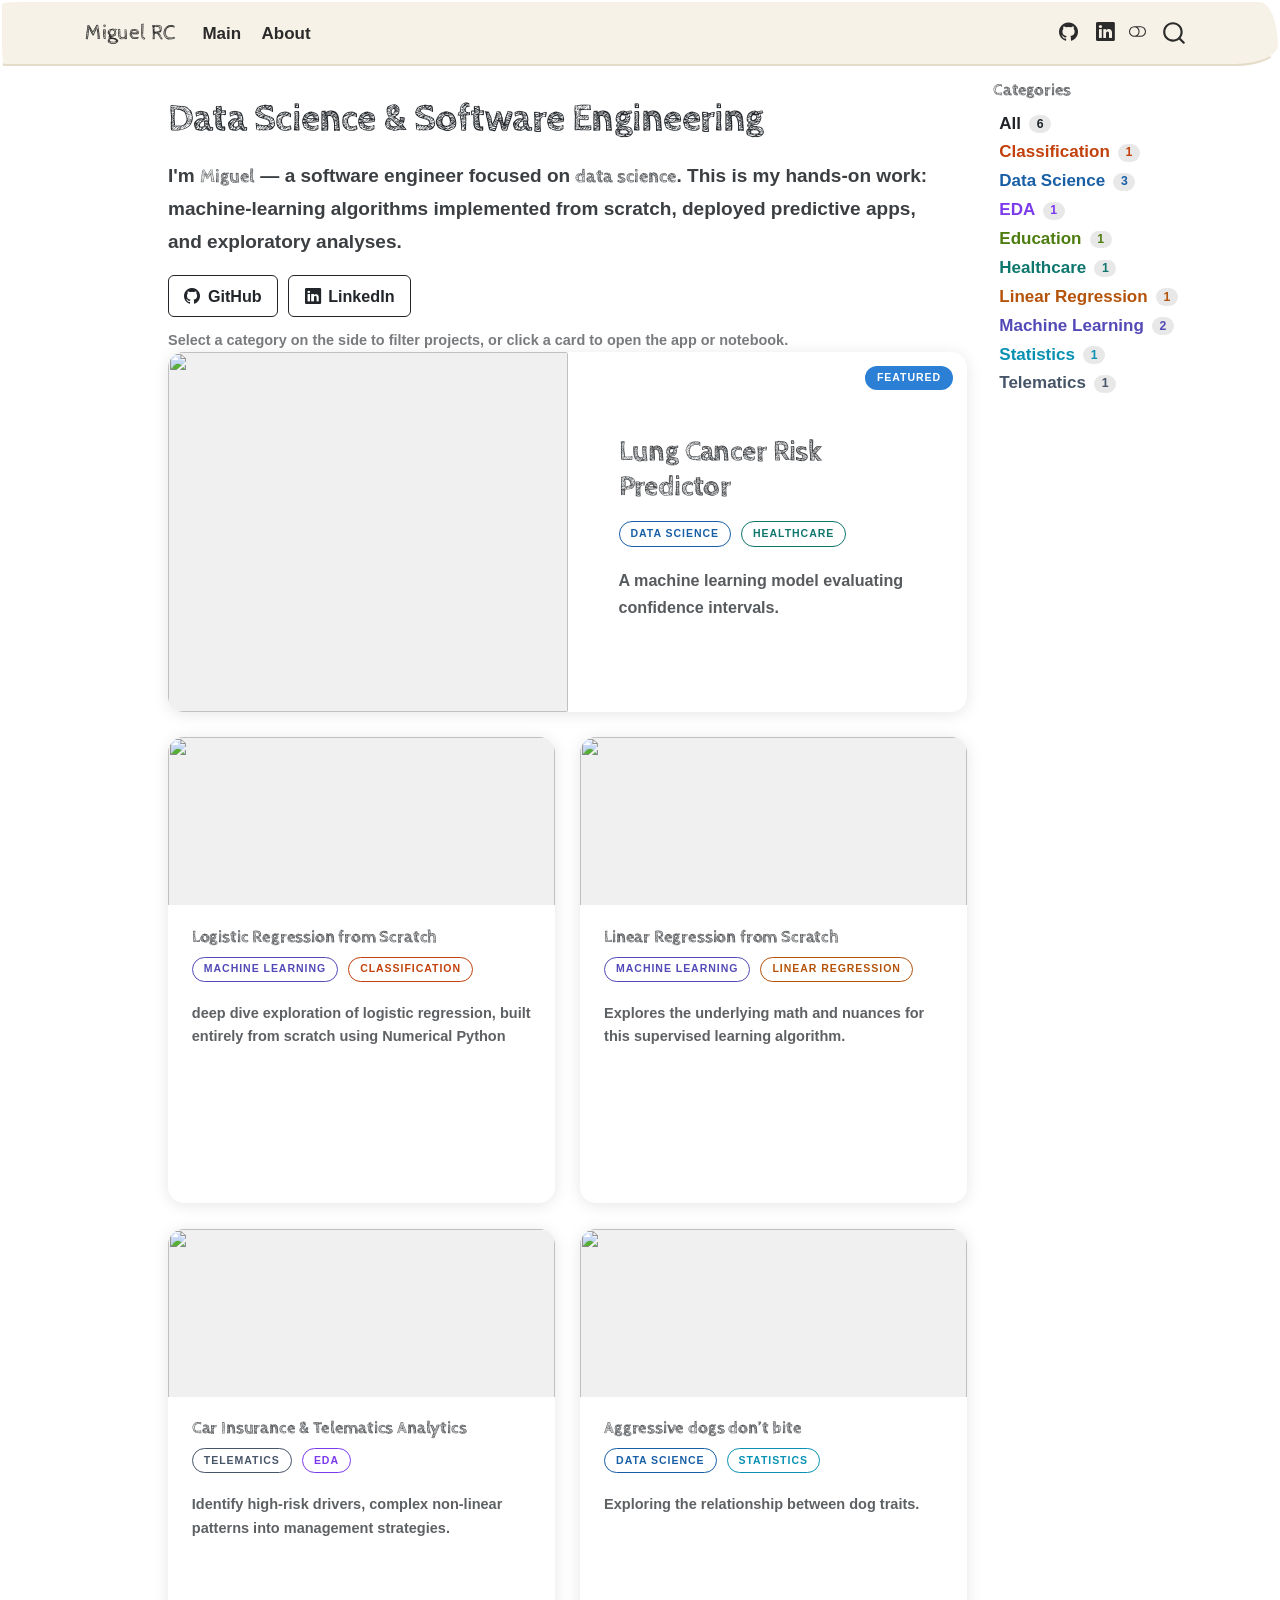
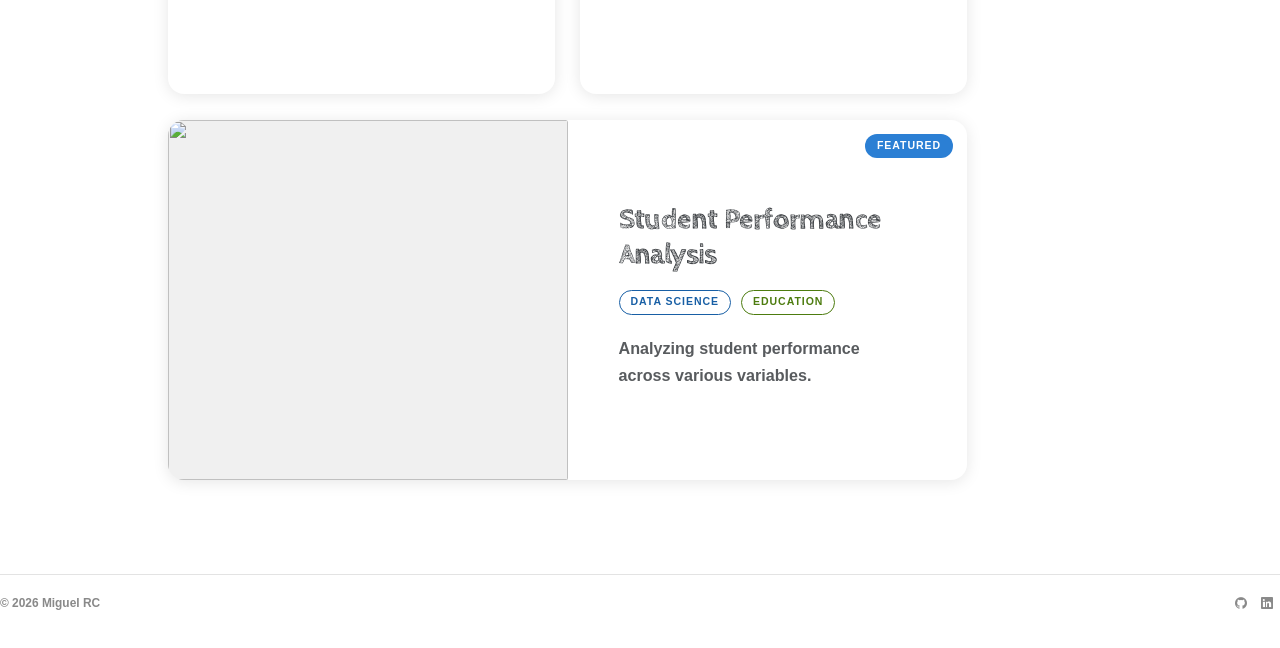
==== index.html @ 6fdd1165 "Built site for gh-pages" ====
<!DOCTYPE html>
<html xmlns="http://www.w3.org/1999/xhtml" lang="en" xml:lang="en"><head>

<meta charset="utf-8">
<meta name="generator" content="quarto-1.9.35">

<meta name="viewport" content="width=device-width, initial-scale=1.0, user-scalable=yes">


<title>Data Science &amp; Software Engineering – Miguel RC</title>
<style>
/* Default styles provided by pandoc.
** See https://pandoc.org/MANUAL.html#variables-for-html for config info.
*/
code{white-space: pre-wrap;}
span.smallcaps{font-variant: small-caps;}
div.columns{display: flex; gap: min(4vw, 1.5em);}
div.column{flex: auto; overflow-x: auto;}
div.hanging-indent{margin-left: 1.5em; text-indent: -1.5em;}
ul.task-list{list-style: none;}
ul.task-list li input[type="checkbox"] {
  width: 0.8em;
  margin: 0 0.8em 0.2em -1em; /* quarto-specific, see https://github.com/quarto-dev/quarto-cli/issues/4556 */ 
  vertical-align: middle;
}
</style>


<script src="site_libs/quarto-nav/quarto-nav.js"></script>
<script src="site_libs/quarto-nav/headroom.min.js"></script>
<script src="site_libs/clipboard/clipboard.min.js"></script>
<script src="site_libs/quarto-search/autocomplete.umd.js"></script>
<script src="site_libs/quarto-search/fuse.min.js"></script>
<script src="site_libs/quarto-search/quarto-search.js"></script>
<meta name="quarto:offset" content="./">
<link href="./favicon.ico" rel="icon">
<script src="site_libs/quarto-listing/list.min.js"></script>
<script src="site_libs/quarto-listing/quarto-listing.js"></script>
<script src="site_libs/quarto-html/quarto.js" type="module"></script>
<script src="site_libs/quarto-html/tabsets/tabsets.js" type="module"></script>
<script src="site_libs/quarto-html/popper.min.js"></script>
<script src="site_libs/quarto-html/tippy.umd.min.js"></script>
<script src="site_libs/quarto-html/anchor.min.js"></script>
<link href="site_libs/quarto-html/tippy.css" rel="stylesheet">
<link href="site_libs/quarto-html/quarto-syntax-highlighting-3f230b53dc93e4a04bf4a3505d77a42a.css" rel="stylesheet" class="quarto-color-scheme" id="quarto-text-highlighting-styles">
<link href="site_libs/quarto-html/quarto-syntax-highlighting-dark-f15b340ce8f0423c543d2dad9c318318.css" rel="stylesheet" class="quarto-color-scheme quarto-color-alternate" id="quarto-text-highlighting-styles">
<link href="site_libs/quarto-html/quarto-syntax-highlighting-3f230b53dc93e4a04bf4a3505d77a42a.css" rel="stylesheet" class="quarto-color-scheme-extra" id="quarto-text-highlighting-styles">
<script src="site_libs/bootstrap/bootstrap.min.js"></script>
<link href="site_libs/bootstrap/bootstrap-icons.css" rel="stylesheet">
<link href="site_libs/bootstrap/bootstrap-22e386d673eb27a037a9ab8590791d54.min.css" rel="stylesheet" append-hash="true" class="quarto-color-scheme" id="quarto-bootstrap" data-mode="light">
<link href="site_libs/bootstrap/bootstrap-dark-df7de8fec9041e4cf553be1fa0c04d3f.min.css" rel="stylesheet" append-hash="true" class="quarto-color-scheme quarto-color-alternate" id="quarto-bootstrap" data-mode="dark">
<link href="site_libs/bootstrap/bootstrap-22e386d673eb27a037a9ab8590791d54.min.css" rel="stylesheet" append-hash="true" class="quarto-color-scheme-extra" id="quarto-bootstrap" data-mode="light">
<script id="quarto-search-options" type="application/json">{
  "location": "navbar",
  "copy-button": false,
  "collapse-after": 3,
  "panel-placement": "end",
  "type": "overlay",
  "limit": 50,
  "keyboard-shortcut": [
    "f",
    "/",
    "s"
  ],
  "show-item-context": false,
  "language": {
    "search-no-results-text": "No results",
    "search-matching-documents-text": "matching documents",
    "search-copy-link-title": "Copy link to search",
    "search-hide-matches-text": "Hide additional matches",
    "search-more-match-text": "more match in this document",
    "search-more-matches-text": "more matches in this document",
    "search-clear-button-title": "Clear",
    "search-text-placeholder": "",
    "search-detached-cancel-button-title": "Cancel",
    "search-submit-button-title": "Submit",
    "search-label": "Search"
  }
}</script>
<script>

  window.document.addEventListener("DOMContentLoaded", function (_event) {
    const listingTargetEl = window.document.querySelector('#listing-listing .list');
    if (!listingTargetEl) {
      // No listing discovered, do not attach.
      return; 
    }

    const options = {
      valueNames: ['listing-image','listing-title','listing-description','listing-categories','listing-feature','listing-featured',{ data: ['index'] },{ data: ['categories'] },{ data: ['listing-date-sort'] },{ data: ['listing-file-modified-sort'] }],
      
      searchColumns: ["listing-title","listing-description","listing-categories","listing-image","listing-order","listing-feature"],
    };

    window['quarto-listings'] = window['quarto-listings'] || {};
    window['quarto-listings']['listing-listing'] = new List('listing-listing', options);

    if (window['quarto-listing-loaded']) {
      window['quarto-listing-loaded']();
    }
  });

  window.addEventListener('hashchange',() => {
    if (window['quarto-listing-loaded']) {
      window['quarto-listing-loaded']();
    }
  })
  </script>

  <script src="https://cdnjs.cloudflare.com/polyfill/v3/polyfill.min.js?features=es6"></script>
  <script defer="" src="https://cdn.jsdelivr.net/npm/mathjax@3/es5/tex-chtml-full.js" type="text/javascript"></script>

<script type="text/javascript">
const typesetMath = (el) => {
  if (window.MathJax) {
    // MathJax Typeset
    window.MathJax.typeset([el]);
  } else if (window.katex) {
    // KaTeX Render
    var mathElements = el.getElementsByClassName("math");
    var macros = [];
    for (var i = 0; i < mathElements.length; i++) {
      var texText = mathElements[i].firstChild;
      if (mathElements[i].tagName == "SPAN" && texText && texText.data) {
        window.katex.render(texText.data, mathElements[i], {
          displayMode: mathElements[i].classList.contains('display'),
          throwOnError: false,
          macros: macros,
          fleqn: false
        });
      }
    }
  }
}
window.Quarto = {
  typesetMath
};
</script>

<link rel="stylesheet" href="brand-theme.css">
</head>

<body class="nav-fixed quarto-light"><script id="quarto-html-before-body" type="application/javascript">
    const toggleBodyColorMode = (bsSheetEl) => {
      const mode = bsSheetEl.getAttribute("data-mode");
      const bodyEl = window.document.querySelector("body");
      if (mode === "dark") {
        bodyEl.classList.add("quarto-dark");
        bodyEl.classList.remove("quarto-light");
      } else {
        bodyEl.classList.add("quarto-light");
        bodyEl.classList.remove("quarto-dark");
      }
    }
    const toggleBodyColorPrimary = () => {
      const bsSheetEl = window.document.querySelector("link#quarto-bootstrap:not([rel=disabled-stylesheet])");
      if (bsSheetEl) {
        toggleBodyColorMode(bsSheetEl);
      }
    }
    const setColorSchemeToggle = (alternate) => {
      const toggles = window.document.querySelectorAll('.quarto-color-scheme-toggle');
      for (let i=0; i < toggles.length; i++) {
        const toggle = toggles[i];
        if (toggle) {
          if (alternate) {
            toggle.classList.add("alternate");
          } else {
            toggle.classList.remove("alternate");
          }
        }
      }
    };
    const toggleColorMode = (alternate) => {
      // Switch the stylesheets
      const primaryStylesheets = window.document.querySelectorAll('link.quarto-color-scheme:not(.quarto-color-alternate)');
      const alternateStylesheets = window.document.querySelectorAll('link.quarto-color-scheme.quarto-color-alternate');
      manageTransitions('#quarto-margin-sidebar .nav-link', false);
      if (alternate) {
        // note: dark is layered on light, we don't disable primary!
        enableStylesheet(alternateStylesheets);
        for (const sheetNode of alternateStylesheets) {
          if (sheetNode.id === "quarto-bootstrap") {
            toggleBodyColorMode(sheetNode);
          }
        }
      } else {
        disableStylesheet(alternateStylesheets);
        enableStylesheet(primaryStylesheets)
        toggleBodyColorPrimary();
      }
      manageTransitions('#quarto-margin-sidebar .nav-link', true);
      // Switch the toggles
      setColorSchemeToggle(alternate)
      // Hack to workaround the fact that safari doesn't
      // properly recolor the scrollbar when toggling (#1455)
      if (navigator.userAgent.indexOf('Safari') > 0 && navigator.userAgent.indexOf('Chrome') == -1) {
        manageTransitions("body", false);
        window.scrollTo(0, 1);
        setTimeout(() => {
          window.scrollTo(0, 0);
          manageTransitions("body", true);
        }, 40);
      }
    }
    const disableStylesheet = (stylesheets) => {
      for (let i=0; i < stylesheets.length; i++) {
        const stylesheet = stylesheets[i];
        stylesheet.rel = 'disabled-stylesheet';
      }
    }
    const enableStylesheet = (stylesheets) => {
      for (let i=0; i < stylesheets.length; i++) {
        const stylesheet = stylesheets[i];
        if(stylesheet.rel !== 'stylesheet') { // for Chrome, which will still FOUC without this check
          stylesheet.rel = 'stylesheet';
        }
      }
    }
    const manageTransitions = (selector, allowTransitions) => {
      const els = window.document.querySelectorAll(selector);
      for (let i=0; i < els.length; i++) {
        const el = els[i];
        if (allowTransitions) {
          el.classList.remove('notransition');
        } else {
          el.classList.add('notransition');
        }
      }
    }
    const isFileUrl = () => {
      return window.location.protocol === 'file:';
    }
    const hasAlternateSentinel = () => {
      let styleSentinel = getColorSchemeSentinel();
      if (styleSentinel !== null) {
        return styleSentinel === "alternate";
      } else {
        return false;
      }
    }
    const setStyleSentinel = (alternate) => {
      const value = alternate ? "alternate" : "default";
      if (!isFileUrl()) {
        window.localStorage.setItem("quarto-color-scheme", value);
      } else {
        localAlternateSentinel = value;
      }
    }
    const getColorSchemeSentinel = () => {
      if (!isFileUrl()) {
        const storageValue = window.localStorage.getItem("quarto-color-scheme");
        return storageValue != null ? storageValue : localAlternateSentinel;
      } else {
        return localAlternateSentinel;
      }
    }
    const toggleGiscusIfUsed = (isAlternate, darkModeDefault) => {
      const baseTheme = document.querySelector('#giscus-base-theme')?.value ?? 'light';
      const alternateTheme = document.querySelector('#giscus-alt-theme')?.value ?? 'dark';
      let newTheme = '';
      if(authorPrefersDark) {
        newTheme = isAlternate ? baseTheme : alternateTheme;
      } else {
        newTheme = isAlternate ? alternateTheme : baseTheme;
      }
      const changeGiscusTheme = () => {
        // From: https://github.com/giscus/giscus/issues/336
        const sendMessage = (message) => {
          const iframe = document.querySelector('iframe.giscus-frame');
          if (!iframe) return;
          iframe.contentWindow.postMessage({ giscus: message }, 'https://giscus.app');
        }
        sendMessage({
          setConfig: {
            theme: newTheme
          }
        });
      }
      const isGiscussLoaded = window.document.querySelector('iframe.giscus-frame') !== null;
      if (isGiscussLoaded) {
        changeGiscusTheme();
      }
    };
    const authorPrefersDark = false;
    const darkModeDefault = authorPrefersDark;
      document.querySelector('link#quarto-text-highlighting-styles.quarto-color-scheme-extra').rel = 'disabled-stylesheet';
      document.querySelector('link#quarto-bootstrap.quarto-color-scheme-extra').rel = 'disabled-stylesheet';
    let localAlternateSentinel = darkModeDefault ? 'alternate' : 'default';
    // Dark / light mode switch
    window.quartoToggleColorScheme = () => {
      // Read the current dark / light value
      let toAlternate = !hasAlternateSentinel();
      toggleColorMode(toAlternate);
      setStyleSentinel(toAlternate);
      toggleGiscusIfUsed(toAlternate, darkModeDefault);
      window.dispatchEvent(new Event('resize'));
    };
    // Switch to dark mode if need be
    if (hasAlternateSentinel()) {
      toggleColorMode(true);
    } else {
      toggleColorMode(false);
    }
  </script>

<div id="quarto-search-results"></div>
  <header id="quarto-header" class="headroom fixed-top">
    <nav class="navbar navbar-expand-lg " data-bs-theme="dark">
      <div class="navbar-container container-fluid">
      <div class="navbar-brand-container mx-auto">
    <a class="navbar-brand" href="./index.html">
    <span class="navbar-title">Miguel RC</span>
    </a>
  </div>
            <div id="quarto-search" class="" title="Search"></div>
          <button class="navbar-toggler" type="button" data-bs-toggle="collapse" data-bs-target="#navbarCollapse" aria-controls="navbarCollapse" role="menu" aria-expanded="false" aria-label="Toggle navigation" onclick="if (window.quartoToggleHeadroom) { window.quartoToggleHeadroom(); }">
  <span class="navbar-toggler-icon"></span>
</button>
          <div class="collapse navbar-collapse" id="navbarCollapse">
            <ul class="navbar-nav navbar-nav-scroll me-auto">
  <li class="nav-item">
    <a class="nav-link active" href="./index.html" aria-current="page"> 
<span class="menu-text">Main</span></a>
  </li>  
  <li class="nav-item">
    <a class="nav-link" href="./about.html"> 
<span class="menu-text">About</span></a>
  </li>  
</ul>
            <ul class="navbar-nav navbar-nav-scroll ms-auto">
  <li class="nav-item compact">
    <a class="nav-link" href="https://github.com/migue-rc"> <i class="bi bi-github" role="img">
</i> 
<span class="menu-text"></span></a>
  </li>  
  <li class="nav-item compact">
    <a class="nav-link" href="https://linkedin.com/in/rmigue"> <i class="bi bi-linkedin" role="img">
</i> 
<span class="menu-text"></span></a>
  </li>  
</ul>
          </div> <!-- /navcollapse -->
            <div class="quarto-navbar-tools">
  <a href="" class="quarto-color-scheme-toggle quarto-navigation-tool  px-1" onclick="window.quartoToggleColorScheme(); return false;" title="Toggle dark mode"><i class="bi"></i></a>
</div>
      </div> <!-- /container-fluid -->
    </nav>
</header>
<!-- content -->
<div id="quarto-content" class="quarto-container page-columns page-rows-contents page-layout-article page-navbar">
<!-- sidebar -->
<!-- margin-sidebar -->
    <div id="quarto-margin-sidebar" class="sidebar margin-sidebar">
        
    <h5 class="quarto-listing-category-title">Categories</h5><div class="quarto-listing-category category-default"><div class="category" data-category="">All <span class="quarto-category-count">(6)</span></div><div class="category" data-category="Q2xhc3NpZmljYXRpb24=">Classification <span class="quarto-category-count">(1)</span></div><div class="category" data-category="RGF0YSUyMFNjaWVuY2U=">Data Science <span class="quarto-category-count">(3)</span></div><div class="category" data-category="RURB">EDA <span class="quarto-category-count">(1)</span></div><div class="category" data-category="RWR1Y2F0aW9u">Education <span class="quarto-category-count">(1)</span></div><div class="category" data-category="SGVhbHRoY2FyZQ==">Healthcare <span class="quarto-category-count">(1)</span></div><div class="category" data-category="TGluZWFyJTIwUmVncmVzc2lvbg==">Linear Regression <span class="quarto-category-count">(1)</span></div><div class="category" data-category="TWFjaGluZSUyMExlYXJuaW5n">Machine Learning <span class="quarto-category-count">(2)</span></div><div class="category" data-category="U3RhdGlzdGljcw==">Statistics <span class="quarto-category-count">(1)</span></div><div class="category" data-category="VGVsZW1hdGljcw==">Telematics <span class="quarto-category-count">(1)</span></div></div></div>
<!-- main -->
<main class="content" id="quarto-document-content">


<header id="title-block-header" class="quarto-title-block default">
<div class="quarto-title">
<h1 class="title">Data Science &amp; Software Engineering</h1>
</div>



<div class="quarto-title-meta">

    
  
    
  </div>
  


</header>


<div class="site-hero">
<p class="hero-tagline">I'm <strong>Miguel</strong> — a software engineer focused on <strong>data science</strong>. This is my hands-on work: machine-learning algorithms implemented from scratch, deployed predictive apps, and exploratory analyses.</p>
<div class="hero-actions">
<a class="hero-btn" href="https://github.com/migue-rc"><i class="bi bi-github"></i> GitHub</a>
<a class="hero-btn" href="https://linkedin.com/in/rmigue"><i class="bi bi-linkedin"></i> LinkedIn</a>
</div>
<p class="hero-hint">Select a category on the side to filter projects, or click a card to open the app or notebook.</p>
</div>
<script>
(function () {
  function applyFeatured() {
    // Accept either `feature` or `featured` in projects.yml.
    document
      .querySelectorAll('#listing-listing .quarto-grid-item')
      .forEach(function (gridItem) {
        var flag = gridItem.querySelector(
          '.card-other-values .feature, .card-other-values .featured'
        );
        var isFeatured =
          !!flag && (flag.textContent || '').trim().toLowerCase() === 'true';
        var colWrapper = gridItem.closest('[class*="g-col"]');
        gridItem.classList.toggle('card-featured', isFeatured);
        if (colWrapper) colWrapper.classList.toggle('g-col-featured', isFeatured);
      });
  }

  function slugify(text) {
    return (text || '')
      .trim()
      .toLowerCase()
      .replace(/[^a-z0-9]+/g, '-')
      .replace(/^-+|-+$/g, '');
  }

  function colorCategories() {
    // Card tags
    document
      .querySelectorAll('#listing-listing .listing-category')
      .forEach(function (el) {
        var slug = slugify(el.textContent);
        if (slug) el.classList.add('cat-colored', 'cat-' + slug);
      });

    // Sidebar category list (skip "All", which has an empty data-category)
    document
      .querySelectorAll('.quarto-listing-category .category')
      .forEach(function (el) {
        if (!el.getAttribute('data-category')) return;
        // Use only the leading text node so the "(count)" span is excluded.
        var name = el.firstChild ? el.firstChild.textContent : el.textContent;
        var slug = slugify(name);
        if (slug) el.classList.add('cat-colored', 'cat-' + slug);
      });
  }

  var REDUCED_MOTION = window.matchMedia('(prefers-reduced-motion: reduce)').matches;
  var CAN_HOVER = window.matchMedia('(hover: hover)').matches;

  // "(4)" -> "4": the chip styling supplies the enclosure.
  function tidyCounts() {
    document
      .querySelectorAll('.quarto-listing-category .quarto-category-count')
      .forEach(function (el) {
        el.textContent = el.textContent.replace(/[()]/g, '').trim();
      });
  }

  // Fade card images in once loaded (placeholder tint shows meanwhile).
  function fadeInImages() {
    document
      .querySelectorAll('#listing-listing .thumbnail-image')
      .forEach(function (img) {
        if (img.dataset.fadeBound) return;
        img.dataset.fadeBound = '1';
        img.classList.add('img-fade');
        var done = function () { img.classList.add('img-loaded'); };
        if (img.complete && img.naturalWidth) done();
        else {
          img.addEventListener('load', done);
          img.addEventListener('error', done); // never leave a broken img invisible
        }
      });
  }

  // Cards rise into view on first scroll; disabled for reduced motion.
  function animateOnScroll() {
    if (REDUCED_MOTION || !('IntersectionObserver' in window)) return;
    if (!animateOnScroll.io) {
      animateOnScroll.io = new IntersectionObserver(function (entries) {
        entries.forEach(function (e) {
          if (e.isIntersecting) {
            e.target.classList.add('in-view');
            animateOnScroll.io.unobserve(e.target);
          }
        });
      }, { threshold: 0.08 });
    }
    document
      .querySelectorAll('#listing-listing .list > [class*="g-col"]')
      .forEach(function (el) {
        if (el.dataset.animBound) return;
        el.dataset.animBound = '1';
        el.classList.add('scroll-anim');
        animateOnScroll.io.observe(el);
      });
  }

  // GIF thumbnails: draw a static poster frame on a canvas overlay and only
  // reveal the animating GIF while the card is hovered. Hover-capable
  // devices only — on touch, GIFs simply play as before.
  function gifHoverPause() {
    if (!CAN_HOVER) return;
    document
      .querySelectorAll('#listing-listing .quarto-grid-item')
      .forEach(function (card) {
        if (card.dataset.gifBound) return;
        card.dataset.gifBound = '1';
        var img = card.querySelector('.thumbnail-image');
        if (!img || !/\.gif(\?|$)/i.test(img.getAttribute('src') || '')) return;
        var setup = function () {
          if (!img.naturalWidth || card.querySelector('.gif-poster')) return;
          var holder = img.parentElement;
          holder.classList.add('gif-holder');
          var canvas = document.createElement('canvas');
          canvas.className = 'gif-poster';
          var w = (canvas.width = img.clientWidth || img.naturalWidth);
          var h = (canvas.height = img.clientHeight || img.naturalHeight);
          // object-fit: cover equivalent
          var s = Math.max(w / img.naturalWidth, h / img.naturalHeight);
          var dw = img.naturalWidth * s;
          var dh = img.naturalHeight * s;
          canvas.getContext('2d').drawImage(img, (w - dw) / 2, (h - dh) / 2, dw, dh);
          holder.appendChild(canvas);
          card.addEventListener('mouseenter', function () { canvas.style.opacity = '0'; });
          card.addEventListener('mouseleave', function () { canvas.style.opacity = '1'; });
        };
        if (img.complete && img.naturalWidth) setup();
        else img.addEventListener('load', setup);
      });
  }

  function apply() {
    applyFeatured();
    colorCategories();
    tidyCounts();
    fadeInImages();
    animateOnScroll();
    gifHoverPause();
  }

  function init() {
    apply();
    var listEl = document.querySelector('#listing-listing .list');
    if (listEl) {
      // List.js reorders/refilters nodes; re-apply so classes survive.
      new MutationObserver(apply).observe(listEl, { childList: true });
    }
  }

  if (document.readyState === 'loading') {
    document.addEventListener('DOMContentLoaded', init);
  } else {
    init();
  }
})();
</script>




<div class="quarto-listing quarto-listing-container-grid" id="listing-listing">
<div class="list grid quarto-listing-cols-2">
<div class="g-col-1" data-index="0" data-categories="RGF0YSUyMFNjaWVuY2UlMkNIZWFsdGhjYXJl">
<a href="https://migue-rc.github.io/lung-cancer-risk" class="quarto-grid-link">
<div class="quarto-grid-item card h-100 card-left">
<p class="card-img-top">
<img loading="lazy" src="https://raw.githubusercontent.com/migue-rc/lung-cancer-risk/refs/heads/main/frontend/public/lung-cancer-risk-demo.gif" class="thumbnail-image card-img" style="height: 280px;">
</p>
<div class="card-body post-contents">
<h5 class="no-anchor card-title listing-title">
Lung Cancer Risk Predictor
</h5>
<div class="listing-categories">

<div class="listing-category" onclick="window.quartoListingCategory('RGF0YSUyMFNjaWVuY2U='); return false;">Data Science</div>

<div class="listing-category" onclick="window.quartoListingCategory('SGVhbHRoY2FyZQ=='); return false;">Healthcare</div>

</div>
<div class="card-text listing-description delink">
<p>A machine learning model evaluating confidence intervals.</p>
</div>
<table class="card-other-values">

<tbody><tr>
<td>
feature
</td>
<td class="feature">
true
</td>
</tr>

<tr>
<td>
featured
</td>
<td class="featured">
&nbsp;
</td>
</tr>

</tbody></table>
</div>
</div></a>
</div>
<div class="g-col-1" data-index="1" data-categories="TWFjaGluZSUyMExlYXJuaW5nJTJDQ2xhc3NpZmljYXRpb24=">
<a href="https://migue-rc.github.io/FS-logistic-regression/" class="quarto-grid-link">
<div class="quarto-grid-item card h-100 card-left">
<p class="card-img-top">
<img loading="lazy" src="https://raw.githubusercontent.com/migue-rc/FS-logistic-regression/refs/heads/main/assets/hero.gif" class="thumbnail-image card-img" style="height: 280px;">
</p>
<div class="card-body post-contents">
<h5 class="no-anchor card-title listing-title">
Logistic Regression from Scratch
</h5>
<div class="listing-categories">

<div class="listing-category" onclick="window.quartoListingCategory('TWFjaGluZSUyMExlYXJuaW5n'); return false;">Machine Learning</div>

<div class="listing-category" onclick="window.quartoListingCategory('Q2xhc3NpZmljYXRpb24='); return false;">Classification</div>

</div>
<div class="card-text listing-description delink">
<p>deep dive exploration of logistic regression, built entirely from scratch using Numerical Python</p>
</div>
<table class="card-other-values">

<tbody><tr>
<td>
feature
</td>
<td class="feature">
&nbsp;
</td>
</tr>

<tr>
<td>
featured
</td>
<td class="featured">
&nbsp;
</td>
</tr>

</tbody></table>
</div>
</div></a>
</div>
<div class="g-col-1" data-index="2" data-categories="TWFjaGluZSUyMExlYXJuaW5nJTJDTGluZWFyJTIwUmVncmVzc2lvbg==">
<a href="https://migue-rc.github.io/FS-linear-regression/" class="quarto-grid-link">
<div class="quarto-grid-item card h-100 card-left">
<p class="card-img-top">
<img loading="lazy" src="https://raw.githubusercontent.com/migue-rc/FS-linear-regression/refs/heads/main/assets/hero.gif" class="thumbnail-image card-img" style="height: 280px;">
</p>
<div class="card-body post-contents">
<h5 class="no-anchor card-title listing-title">
Linear Regression from Scratch
</h5>
<div class="listing-categories">

<div class="listing-category" onclick="window.quartoListingCategory('TWFjaGluZSUyMExlYXJuaW5n'); return false;">Machine Learning</div>

<div class="listing-category" onclick="window.quartoListingCategory('TGluZWFyJTIwUmVncmVzc2lvbg=='); return false;">Linear Regression</div>

</div>
<div class="card-text listing-description delink">
<p>Explores the underlying math and nuances for this supervised learning algorithm.</p>
</div>
<table class="card-other-values">

<tbody><tr>
<td>
feature
</td>
<td class="feature">
&nbsp;
</td>
</tr>

<tr>
<td>
featured
</td>
<td class="featured">
&nbsp;
</td>
</tr>

</tbody></table>
</div>
</div></a>
</div>
<div class="g-col-1" data-index="3" data-categories="VGVsZW1hdGljcyUyQ0VEQQ==">
<a href="https://migue-rc.github.io/car-insurance" class="quarto-grid-link">
<div class="quarto-grid-item card h-100 card-left">
<p class="card-img-top">
<img loading="lazy" src="https://raw.githubusercontent.com/migue-rc/car-insurance/refs/heads/main/assets/hero.jpg" class="thumbnail-image card-img" style="height: 280px;">
</p>
<div class="card-body post-contents">
<h5 class="no-anchor card-title listing-title">
Car Insurance &amp; Telematics Analytics
</h5>
<div class="listing-categories">

<div class="listing-category" onclick="window.quartoListingCategory('VGVsZW1hdGljcw=='); return false;">Telematics</div>

<div class="listing-category" onclick="window.quartoListingCategory('RURB'); return false;">EDA</div>

</div>
<div class="card-text listing-description delink">
<p>Identify high-risk drivers, complex non-linear patterns into management strategies.</p>
</div>
<table class="card-other-values">

<tbody><tr>
<td>
feature
</td>
<td class="feature">
&nbsp;
</td>
</tr>

<tr>
<td>
featured
</td>
<td class="featured">
&nbsp;
</td>
</tr>

</tbody></table>
</div>
</div></a>
</div>
<div class="g-col-1" data-index="4" data-categories="RGF0YSUyMFNjaWVuY2UlMkNTdGF0aXN0aWNz">
<a href="https://migue-rc.github.io/EDA_dogs" class="quarto-grid-link">
<div class="quarto-grid-item card h-100 card-left">
<p class="card-img-top">
<img loading="lazy" src="https://raw.githubusercontent.com/migue-rc/EDA_dogs/refs/heads/main/assets/hero.jpg" class="thumbnail-image card-img" style="height: 280px;">
</p>
<div class="card-body post-contents">
<h5 class="no-anchor card-title listing-title">
Aggressive dogs don’t bite
</h5>
<div class="listing-categories">

<div class="listing-category" onclick="window.quartoListingCategory('RGF0YSUyMFNjaWVuY2U='); return false;">Data Science</div>

<div class="listing-category" onclick="window.quartoListingCategory('U3RhdGlzdGljcw=='); return false;">Statistics</div>

</div>
<div class="card-text listing-description delink">
<p>Exploring the relationship between dog traits.</p>
</div>
<table class="card-other-values">

<tbody><tr>
<td>
feature
</td>
<td class="feature">
&nbsp;
</td>
</tr>

<tr>
<td>
featured
</td>
<td class="featured">
&nbsp;
</td>
</tr>

</tbody></table>
</div>
</div></a>
</div>
<div class="g-col-1" data-index="5" data-categories="RGF0YSUyMFNjaWVuY2UlMkNFZHVjYXRpb24=">
<a href="https://migue-rc.github.io/student-performance" class="quarto-grid-link">
<div class="quarto-grid-item card h-100 card-left">
<p class="card-img-top">
<img loading="lazy" src="https://raw.githubusercontent.com/migue-rc/student-performance/refs/heads/main/student_performance_preview.gif" class="thumbnail-image card-img" style="height: 280px;">
</p>
<div class="card-body post-contents">
<h5 class="no-anchor card-title listing-title">
Student Performance Analysis
</h5>
<div class="listing-categories">

<div class="listing-category" onclick="window.quartoListingCategory('RGF0YSUyMFNjaWVuY2U='); return false;">Data Science</div>

<div class="listing-category" onclick="window.quartoListingCategory('RWR1Y2F0aW9u'); return false;">Education</div>

</div>
<div class="card-text listing-description delink">
<p>Analyzing student performance across various variables.</p>
</div>
<table class="card-other-values">

<tbody><tr>
<td>
feature
</td>
<td class="feature">
true
</td>
</tr>

<tr>
<td>
featured
</td>
<td class="featured">
&nbsp;
</td>
</tr>

</tbody></table>
</div>
</div></a>
</div>
</div>
<div class="listing-no-matching d-none">No matching items</div>
</div></main> <!-- /main -->
<script id="quarto-html-after-body" type="application/javascript">
  window.document.addEventListener("DOMContentLoaded", function (event) {
    // Ensure there is a toggle, if there isn't float one in the top right
    if (window.document.querySelector('.quarto-color-scheme-toggle') === null) {
      const a = window.document.createElement('a');
      a.classList.add('top-right');
      a.classList.add('quarto-color-scheme-toggle');
      a.href = "";
      a.onclick = function() { try { window.quartoToggleColorScheme(); } catch {} return false; };
      const i = window.document.createElement("i");
      i.classList.add('bi');
      a.appendChild(i);
      window.document.body.appendChild(a);
    }
    setColorSchemeToggle(hasAlternateSentinel())
    const icon = "";
    const anchorJS = new window.AnchorJS();
    anchorJS.options = {
      placement: 'right',
      icon: icon
    };
    anchorJS.add('.anchored');
    const isCodeAnnotation = (el) => {
      for (const clz of el.classList) {
        if (clz.startsWith('code-annotation-')) {                     
          return true;
        }
      }
      return false;
    }
    const onCopySuccess = function(e) {
      // button target
      const button = e.trigger;
      // don't keep focus
      button.blur();
      // flash "checked"
      button.classList.add('code-copy-button-checked');
      var currentTitle = button.getAttribute("title");
      button.setAttribute("title", "Copied!");
      let tooltip;
      if (window.bootstrap) {
        button.setAttribute("data-bs-toggle", "tooltip");
        button.setAttribute("data-bs-placement", "left");
        button.setAttribute("data-bs-title", "Copied!");
        tooltip = new bootstrap.Tooltip(button, 
          { trigger: "manual", 
            customClass: "code-copy-button-tooltip",
            offset: [0, -8]});
        tooltip.show();    
      }
      setTimeout(function() {
        if (tooltip) {
          tooltip.hide();
          button.removeAttribute("data-bs-title");
          button.removeAttribute("data-bs-toggle");
          button.removeAttribute("data-bs-placement");
        }
        button.setAttribute("title", currentTitle);
        button.classList.remove('code-copy-button-checked');
      }, 1000);
      // clear code selection
      e.clearSelection();
    }
    const getTextToCopy = function(trigger) {
      const outerScaffold = trigger.parentElement.cloneNode(true);
      const codeEl = outerScaffold.querySelector('code');
      for (const childEl of codeEl.children) {
        if (isCodeAnnotation(childEl)) {
          childEl.remove();
        }
      }
      return codeEl.innerText;
    }
    const clipboard = new window.ClipboardJS('.code-copy-button:not([data-in-quarto-modal])', {
      text: getTextToCopy
    });
    clipboard.on('success', onCopySuccess);
    if (window.document.getElementById('quarto-embedded-source-code-modal')) {
      const clipboardModal = new window.ClipboardJS('.code-copy-button[data-in-quarto-modal]', {
        text: getTextToCopy,
        container: window.document.getElementById('quarto-embedded-source-code-modal')
      });
      clipboardModal.on('success', onCopySuccess);
    }
      var localhostRegex = new RegExp(/^(?:http|https):\/\/localhost\:?[0-9]*\//);
      var mailtoRegex = new RegExp(/^mailto:/);
        var filterRegex = new RegExp("https:\/\/migue-rc\.github\.io");
      var isInternal = (href) => {
          return filterRegex.test(href) || localhostRegex.test(href) || mailtoRegex.test(href);
      }
      // Inspect non-navigation links and adorn them if external
     var links = window.document.querySelectorAll('a[href]:not(.nav-link):not(.navbar-brand):not(.toc-action):not(.sidebar-link):not(.sidebar-item-toggle):not(.pagination-link):not(.no-external):not([aria-hidden]):not(.dropdown-item):not(.quarto-navigation-tool):not(.about-link)');
      for (var i=0; i<links.length; i++) {
        const link = links[i];
        if (!isInternal(link.href)) {
          // undo the damage that might have been done by quarto-nav.js in the case of
          // links that we want to consider external
          if (link.dataset.originalHref !== undefined) {
            link.href = link.dataset.originalHref;
          }
        }
      }
    function tippyHover(el, contentFn, onTriggerFn, onUntriggerFn) {
      const config = {
        allowHTML: true,
        maxWidth: 500,
        delay: 100,
        arrow: false,
        appendTo: function(el) {
            return el.parentElement;
        },
        interactive: true,
        interactiveBorder: 10,
        theme: 'quarto',
        placement: 'bottom-start',
      };
      if (contentFn) {
        config.content = contentFn;
      }
      if (onTriggerFn) {
        config.onTrigger = onTriggerFn;
      }
      if (onUntriggerFn) {
        config.onUntrigger = onUntriggerFn;
      }
      window.tippy(el, config); 
    }
    const noterefs = window.document.querySelectorAll('a[role="doc-noteref"]');
    for (var i=0; i<noterefs.length; i++) {
      const ref = noterefs[i];
      tippyHover(ref, function() {
        // use id or data attribute instead here
        let href = ref.getAttribute('data-footnote-href') || ref.getAttribute('href');
        try { href = new URL(href).hash; } catch {}
        const id = href.replace(/^#\/?/, "");
        const note = window.document.getElementById(id);
        if (note) {
          return note.innerHTML;
        } else {
          return "";
        }
      });
    }
    const xrefs = window.document.querySelectorAll('a.quarto-xref');
    const processXRef = (id, note) => {
      // Strip column container classes
      const stripColumnClz = (el) => {
        el.classList.remove("page-full", "page-columns");
        if (el.children) {
          for (const child of el.children) {
            stripColumnClz(child);
          }
        }
      }
      stripColumnClz(note)
      if (id === null || id.startsWith('sec-')) {
        // Special case sections, only their first couple elements
        const container = document.createElement("div");
        if (note.children && note.children.length > 2) {
          container.appendChild(note.children[0].cloneNode(true));
          for (let i = 1; i < note.children.length; i++) {
            const child = note.children[i];
            if (child.tagName === "P" && child.innerText === "") {
              continue;
            } else {
              container.appendChild(child.cloneNode(true));
              break;
            }
          }
          if (window.Quarto?.typesetMath) {
            window.Quarto.typesetMath(container);
          }
          return container.innerHTML
        } else {
          if (window.Quarto?.typesetMath) {
            window.Quarto.typesetMath(note);
          }
          return note.innerHTML;
        }
      } else {
        // Remove any anchor links if they are present
        const anchorLink = note.querySelector('a.anchorjs-link');
        if (anchorLink) {
          anchorLink.remove();
        }
        if (window.Quarto?.typesetMath) {
          window.Quarto.typesetMath(note);
        }
        if (note.classList.contains("callout")) {
          return note.outerHTML;
        } else {
          return note.innerHTML;
        }
      }
    }
    for (var i=0; i<xrefs.length; i++) {
      const xref = xrefs[i];
      tippyHover(xref, undefined, function(instance) {
        instance.disable();
        let url = xref.getAttribute('href');
        let hash = undefined; 
        if (url.startsWith('#')) {
          hash = url;
        } else {
          try { hash = new URL(url).hash; } catch {}
        }
        if (hash) {
          const id = hash.replace(/^#\/?/, "");
          const note = window.document.getElementById(id);
          if (note !== null) {
            try {
              const html = processXRef(id, note.cloneNode(true));
              instance.setContent(html);
            } finally {
              instance.enable();
              instance.show();
            }
          } else {
            // See if we can fetch this
            fetch(url.split('#')[0])
            .then(res => res.text())
            .then(html => {
              const parser = new DOMParser();
              const htmlDoc = parser.parseFromString(html, "text/html");
              const note = htmlDoc.getElementById(id);
              if (note !== null) {
                const html = processXRef(id, note);
                instance.setContent(html);
              } 
            }).finally(() => {
              instance.enable();
              instance.show();
            });
          }
        } else {
          // See if we can fetch a full url (with no hash to target)
          // This is a special case and we should probably do some content thinning / targeting
          fetch(url)
          .then(res => res.text())
          .then(html => {
            const parser = new DOMParser();
            const htmlDoc = parser.parseFromString(html, "text/html");
            const note = htmlDoc.querySelector('main.content');
            if (note !== null) {
              // This should only happen for chapter cross references
              // (since there is no id in the URL)
              // remove the first header
              if (note.children.length > 0 && note.children[0].tagName === "HEADER") {
                note.children[0].remove();
              }
              const html = processXRef(null, note);
              instance.setContent(html);
            } 
          }).finally(() => {
            instance.enable();
            instance.show();
          });
        }
      }, function(instance) {
      });
    }
        let selectedAnnoteEl;
        const selectorForAnnotation = ( cell, annotation) => {
          let cellAttr = 'data-code-cell="' + cell + '"';
          let lineAttr = 'data-code-annotation="' +  annotation + '"';
          const selector = 'span[' + cellAttr + '][' + lineAttr + ']';
          return selector;
        }
        const selectCodeLines = (annoteEl) => {
          const doc = window.document;
          const targetCell = annoteEl.getAttribute("data-target-cell");
          const targetAnnotation = annoteEl.getAttribute("data-target-annotation");
          const annoteSpan = window.document.querySelector(selectorForAnnotation(targetCell, targetAnnotation));
          const lines = annoteSpan.getAttribute("data-code-lines").split(",");
          const lineIds = lines.map((line) => {
            return targetCell + "-" + line;
          })
          let top = null;
          let height = null;
          let parent = null;
          if (lineIds.length > 0) {
              //compute the position of the single el (top and bottom and make a div)
              const el = window.document.getElementById(lineIds[0]);
              top = el.offsetTop;
              height = el.offsetHeight;
              parent = el.parentElement.parentElement;
            if (lineIds.length > 1) {
              const lastEl = window.document.getElementById(lineIds[lineIds.length - 1]);
              const bottom = lastEl.offsetTop + lastEl.offsetHeight;
              height = bottom - top;
            }
            if (top !== null && height !== null && parent !== null) {
              // cook up a div (if necessary) and position it 
              let div = window.document.getElementById("code-annotation-line-highlight");
              if (div === null) {
                div = window.document.createElement("div");
                div.setAttribute("id", "code-annotation-line-highlight");
                div.style.position = 'absolute';
                parent.appendChild(div);
              }
              div.style.top = top - 2 + "px";
              div.style.height = height + 4 + "px";
              div.style.left = 0;
              let gutterDiv = window.document.getElementById("code-annotation-line-highlight-gutter");
              if (gutterDiv === null) {
                gutterDiv = window.document.createElement("div");
                gutterDiv.setAttribute("id", "code-annotation-line-highlight-gutter");
                gutterDiv.style.position = 'absolute';
                const codeCell = window.document.getElementById(targetCell);
                const gutter = codeCell.querySelector('.code-annotation-gutter');
                gutter.appendChild(gutterDiv);
              }
              gutterDiv.style.top = top - 2 + "px";
              gutterDiv.style.height = height + 4 + "px";
            }
            selectedAnnoteEl = annoteEl;
          }
        };
        const unselectCodeLines = () => {
          const elementsIds = ["code-annotation-line-highlight", "code-annotation-line-highlight-gutter"];
          elementsIds.forEach((elId) => {
            const div = window.document.getElementById(elId);
            if (div) {
              div.remove();
            }
          });
          selectedAnnoteEl = undefined;
        };
          // Handle positioning of the toggle
      window.addEventListener(
        "resize",
        throttle(() => {
          elRect = undefined;
          if (selectedAnnoteEl) {
            selectCodeLines(selectedAnnoteEl);
          }
        }, 10)
      );
      function throttle(fn, ms) {
      let throttle = false;
      let timer;
        return (...args) => {
          if(!throttle) { // first call gets through
              fn.apply(this, args);
              throttle = true;
          } else { // all the others get throttled
              if(timer) clearTimeout(timer); // cancel #2
              timer = setTimeout(() => {
                fn.apply(this, args);
                timer = throttle = false;
              }, ms);
          }
        };
      }
        // Attach click handler to the DT
        const annoteDls = window.document.querySelectorAll('dt[data-target-cell]');
        for (const annoteDlNode of annoteDls) {
          annoteDlNode.addEventListener('click', (event) => {
            const clickedEl = event.target;
            if (clickedEl !== selectedAnnoteEl) {
              unselectCodeLines();
              const activeEl = window.document.querySelector('dt[data-target-cell].code-annotation-active');
              if (activeEl) {
                activeEl.classList.remove('code-annotation-active');
              }
              selectCodeLines(clickedEl);
              clickedEl.classList.add('code-annotation-active');
            } else {
              // Unselect the line
              unselectCodeLines();
              clickedEl.classList.remove('code-annotation-active');
            }
          });
        }
    const findCites = (el) => {
      const parentEl = el.parentElement;
      if (parentEl) {
        const cites = parentEl.dataset.cites;
        if (cites) {
          return {
            el,
            cites: cites.split(' ')
          };
        } else {
          return findCites(el.parentElement)
        }
      } else {
        return undefined;
      }
    };
    var bibliorefs = window.document.querySelectorAll('a[role="doc-biblioref"]');
    for (var i=0; i<bibliorefs.length; i++) {
      const ref = bibliorefs[i];
      const citeInfo = findCites(ref);
      if (citeInfo) {
        tippyHover(citeInfo.el, function() {
          var popup = window.document.createElement('div');
          citeInfo.cites.forEach(function(cite) {
            var citeDiv = window.document.createElement('div');
            citeDiv.classList.add('hanging-indent');
            citeDiv.classList.add('csl-entry');
            var biblioDiv = window.document.getElementById('ref-' + cite);
            if (biblioDiv) {
              citeDiv.innerHTML = biblioDiv.innerHTML;
            }
            popup.appendChild(citeDiv);
          });
          return popup.innerHTML;
        });
      }
    }
  });
  </script>
</div> <!-- /content -->
<footer class="footer">
  <div class="nav-footer">
    <div class="nav-footer-left">
<p>© 2026 Miguel RC</p>
</div>   
    <div class="nav-footer-center">
      &nbsp;
    </div>
    <div class="nav-footer-right">
      <ul class="footer-items list-unstyled">
    <li class="nav-item compact">
    <a class="nav-link" href="https://github.com/migue-rc">
      <i class="bi bi-github" role="img">
</i> 
    </a>
  </li>  
    <li class="nav-item compact">
    <a class="nav-link" href="https://linkedin.com/in/rmigue">
      <i class="bi bi-linkedin" role="img">
</i> 
    </a>
  </li>  
</ul>
    </div>
  </div>
</footer>




</body></html>
---- site_libs/quarto-html/tippy.css ----
.tippy-box[data-animation=fade][data-state=hidden]{opacity:0}[data-tippy-root]{max-width:calc(100vw - 10px)}.tippy-box{position:relative;background-color:#333;color:#fff;border-radius:4px;font-size:14px;line-height:1.4;white-space:normal;outline:0;transition-property:transform,visibility,opacity}.tippy-box[data-placement^=top]>.tippy-arrow{bottom:0}.tippy-box[data-placement^=top]>.tippy-arrow:before{bottom:-7px;left:0;border-width:8px 8px 0;border-top-color:initial;transform-origin:center top}.tippy-box[data-placement^=bottom]>.tippy-arrow{top:0}.tippy-box[data-placement^=bottom]>.tippy-arrow:before{top:-7px;left:0;border-width:0 8px 8px;border-bottom-color:initial;transform-origin:center bottom}.tippy-box[data-placement^=left]>.tippy-arrow{right:0}.tippy-box[data-placement^=left]>.tippy-arrow:before{border-width:8px 0 8px 8px;border-left-color:initial;right:-7px;transform-origin:center left}.tippy-box[data-placement^=right]>.tippy-arrow{left:0}.tippy-box[data-placement^=right]>.tippy-arrow:before{left:-7px;border-width:8px 8px 8px 0;border-right-color:initial;transform-origin:center right}.tippy-box[data-inertia][data-state=visible]{transition-timing-function:cubic-bezier(.54,1.5,.38,1.11)}.tippy-arrow{width:16px;height:16px;color:#333}.tippy-arrow:before{content:"";position:absolute;border-color:transparent;border-style:solid}.tippy-content{position:relative;padding:5px 9px;z-index:1}
---- site_libs/quarto-html/quarto-syntax-highlighting-3f230b53dc93e4a04bf4a3505d77a42a.css ----
/* quarto syntax highlight colors */
:root {
  --quarto-hl-al-color: #ff5555;
  --quarto-hl-an-color: #6a737d;
  --quarto-hl-at-color: #d73a49;
  --quarto-hl-bn-color: #005cc5;
  --quarto-hl-bu-color: #d73a49;
  --quarto-hl-ch-color: #032f62;
  --quarto-hl-co-color: #6a737d;
  --quarto-hl-cv-color: #6a737d;
  --quarto-hl-cn-color: #005cc5;
  --quarto-hl-cf-color: #d73a49;
  --quarto-hl-dt-color: #d73a49;
  --quarto-hl-dv-color: #005cc5;
  --quarto-hl-do-color: #6a737d;
  --quarto-hl-er-color: #ff5555;
  --quarto-hl-ex-color: #d73a49;
  --quarto-hl-fl-color: #005cc5;
  --quarto-hl-fu-color: #6f42c1;
  --quarto-hl-im-color: #032f62;
  --quarto-hl-in-color: #6a737d;
  --quarto-hl-kw-color: #d73a49;
  --quarto-hl-op-color: #24292e;
  --quarto-hl-pp-color: #d73a49;
  --quarto-hl-re-color: #6a737d;
  --quarto-hl-sc-color: #005cc5;
  --quarto-hl-ss-color: #032f62;
  --quarto-hl-st-color: #032f62;
  --quarto-hl-va-color: #e36209;
  --quarto-hl-vs-color: #032f62;
  --quarto-hl-wa-color: #ff5555;
}

/* other quarto variables */
:root {
  --quarto-font-monospace: SFMono-Regular, Menlo, Monaco, Consolas, "Liberation Mono", "Courier New", monospace;
}

/* syntax highlight based on Pandoc's rules */
pre > code.sourceCode > span {
  color: #24292e;
}

code.sourceCode > span {
  color: #24292e;
}

div.sourceCode,
div.sourceCode pre.sourceCode {
  color: #24292e;
}

/* Normal */
code span {
  color: #24292e;
}

/* Alert */
code span.al {
  font-weight: bold;
  color: #ff5555;
}

/* Annotation */
code span.an {
  color: #6a737d;
}

/* Attribute */
code span.at {
  color: #d73a49;
}

/* BaseN */
code span.bn {
  color: #005cc5;
}

/* BuiltIn */
code span.bu {
  color: #d73a49;
}

/* ControlFlow */
code span.cf {
  color: #d73a49;
}

/* Char */
code span.ch {
  color: #032f62;
}

/* Constant */
code span.cn {
  color: #005cc5;
}

/* Comment */
code span.co {
  color: #6a737d;
}

/* CommentVar */
code span.cv {
  color: #6a737d;
}

/* Documentation */
code span.do {
  color: #6a737d;
}

/* DataType */
code span.dt {
  color: #d73a49;
}

/* DecVal */
code span.dv {
  color: #005cc5;
}

/* Error */
code span.er {
  color: #ff5555;
  text-decoration: underline;
}

/* Extension */
code span.ex {
  font-weight: bold;
  color: #d73a49;
}

/* Float */
code span.fl {
  color: #005cc5;
}

/* Function */
code span.fu {
  color: #6f42c1;
}

/* Import */
code span.im {
  color: #032f62;
}

/* Information */
code span.in {
  color: #6a737d;
}

/* Keyword */
code span.kw {
  color: #d73a49;
}

/* Operator */
code span.op {
  color: #24292e;
}

/* Preprocessor */
code span.pp {
  color: #d73a49;
}

/* RegionMarker */
code span.re {
  color: #6a737d;
}

/* SpecialChar */
code span.sc {
  color: #005cc5;
}

/* SpecialString */
code span.ss {
  color: #032f62;
}

/* String */
code span.st {
  color: #032f62;
}

/* Variable */
code span.va {
  color: #e36209;
}

/* VerbatimString */
code span.vs {
  color: #032f62;
}

/* Warning */
code span.wa {
  color: #ff5555;
}

.prevent-inlining {
  content: "</";
}

/*# sourceMappingURL=6bac1113a2845b019fa2fbd55d973aa2.css.map */
---- site_libs/quarto-html/quarto-syntax-highlighting-dark-f15b340ce8f0423c543d2dad9c318318.css ----
/* quarto syntax highlight colors */
:root {
  --quarto-hl-al-color: #ff5555;
  --quarto-hl-an-color: #75715e;
  --quarto-hl-at-color: #f92672;
  --quarto-hl-bn-color: #ae81ff;
  --quarto-hl-bu-color: #66D9EF;
  --quarto-hl-ch-color: #e6db74;
  --quarto-hl-co-color: #75715e;
  --quarto-hl-cv-color: #75715e;
  --quarto-hl-cn-color: #ae81ff;
  --quarto-hl-cf-color: #f92672;
  --quarto-hl-dt-color: #66d9ef;
  --quarto-hl-dv-color: #ae81ff;
  --quarto-hl-do-color: #75715e;
  --quarto-hl-er-color: #ff5555;
  --quarto-hl-ex-color: #a6e22e;
  --quarto-hl-fl-color: #ae81ff;
  --quarto-hl-fu-color: #a6e22e;
  --quarto-hl-im-color: #f92672;
  --quarto-hl-in-color: #f1fa8c;
  --quarto-hl-kw-color: #f92672;
  --quarto-hl-op-color: #f8f8f2;
  --quarto-hl-pp-color: #f92672;
  --quarto-hl-re-color: #75715e;
  --quarto-hl-sc-color: #ae81ff;
  --quarto-hl-ss-color: #e6db74;
  --quarto-hl-st-color: #e6db74;
  --quarto-hl-va-color: #f8f8f2;
  --quarto-hl-vs-color: #e6db74;
  --quarto-hl-wa-color: #ff5555;
}

/* other quarto variables */
:root {
  --quarto-font-monospace: SFMono-Regular, Menlo, Monaco, Consolas, "Liberation Mono", "Courier New", monospace;
}

/* syntax highlight based on Pandoc's rules */
pre > code.sourceCode > span {
  color: #f8f8f2;
}

code.sourceCode > span {
  color: #f8f8f2;
}

div.sourceCode,
div.sourceCode pre.sourceCode {
  color: #f8f8f2;
}

/* Normal */
code span {
  color: #f8f8f2;
}

/* Alert */
code span.al {
  font-weight: bold;
  color: #ff5555;
}

/* Annotation */
code span.an {
  color: #75715e;
}

/* Attribute */
code span.at {
  color: #f92672;
}

/* BaseN */
code span.bn {
  color: #ae81ff;
}

/* BuiltIn */
code span.bu {
  color: #66D9EF;
}

/* ControlFlow */
code span.cf {
  color: #f92672;
}

/* Char */
code span.ch {
  color: #e6db74;
}

/* Constant */
code span.cn {
  color: #ae81ff;
}

/* Comment */
code span.co {
  color: #75715e;
}

/* CommentVar */
code span.cv {
  color: #75715e;
}

/* Documentation */
code span.do {
  color: #75715e;
}

/* DataType */
code span.dt {
  font-style: italic;
  color: #66d9ef;
}

/* DecVal */
code span.dv {
  color: #ae81ff;
}

/* Error */
code span.er {
  color: #ff5555;
  text-decoration: underline;
}

/* Extension */
code span.ex {
  font-weight: bold;
  color: #a6e22e;
}

/* Float */
code span.fl {
  color: #ae81ff;
}

/* Function */
code span.fu {
  color: #a6e22e;
}

/* Import */
code span.im {
  color: #f92672;
}

/* Information */
code span.in {
  color: #f1fa8c;
}

/* Keyword */
code span.kw {
  color: #f92672;
}

/* Operator */
code span.op {
  color: #f8f8f2;
}

/* Preprocessor */
code span.pp {
  color: #f92672;
}

/* RegionMarker */
code span.re {
  color: #75715e;
}

/* SpecialChar */
code span.sc {
  color: #ae81ff;
}

/* SpecialString */
code span.ss {
  color: #e6db74;
}

/* String */
code span.st {
  color: #e6db74;
}

/* Variable */
code span.va {
  color: #f8f8f2;
}

/* VerbatimString */
code span.vs {
  color: #e6db74;
}

/* Warning */
code span.wa {
  color: #ff5555;
}

.prevent-inlining {
  content: "</";
}

/*# sourceMappingURL=2665dfbe5f6a7a24432dd8a28b4d53ea.css.map */
---- site_libs/quarto-html/quarto-syntax-highlighting-3f230b53dc93e4a04bf4a3505d77a42a.css ----
/* quarto syntax highlight colors */
:root {
  --quarto-hl-al-color: #ff5555;
  --quarto-hl-an-color: #6a737d;
  --quarto-hl-at-color: #d73a49;
  --quarto-hl-bn-color: #005cc5;
  --quarto-hl-bu-color: #d73a49;
  --quarto-hl-ch-color: #032f62;
  --quarto-hl-co-color: #6a737d;
  --quarto-hl-cv-color: #6a737d;
  --quarto-hl-cn-color: #005cc5;
  --quarto-hl-cf-color: #d73a49;
  --quarto-hl-dt-color: #d73a49;
  --quarto-hl-dv-color: #005cc5;
  --quarto-hl-do-color: #6a737d;
  --quarto-hl-er-color: #ff5555;
  --quarto-hl-ex-color: #d73a49;
  --quarto-hl-fl-color: #005cc5;
  --quarto-hl-fu-color: #6f42c1;
  --quarto-hl-im-color: #032f62;
  --quarto-hl-in-color: #6a737d;
  --quarto-hl-kw-color: #d73a49;
  --quarto-hl-op-color: #24292e;
  --quarto-hl-pp-color: #d73a49;
  --quarto-hl-re-color: #6a737d;
  --quarto-hl-sc-color: #005cc5;
  --quarto-hl-ss-color: #032f62;
  --quarto-hl-st-color: #032f62;
  --quarto-hl-va-color: #e36209;
  --quarto-hl-vs-color: #032f62;
  --quarto-hl-wa-color: #ff5555;
}

/* other quarto variables */
:root {
  --quarto-font-monospace: SFMono-Regular, Menlo, Monaco, Consolas, "Liberation Mono", "Courier New", monospace;
}

/* syntax highlight based on Pandoc's rules */
pre > code.sourceCode > span {
  color: #24292e;
}

code.sourceCode > span {
  color: #24292e;
}

div.sourceCode,
div.sourceCode pre.sourceCode {
  color: #24292e;
}

/* Normal */
code span {
  color: #24292e;
}

/* Alert */
code span.al {
  font-weight: bold;
  color: #ff5555;
}

/* Annotation */
code span.an {
  color: #6a737d;
}

/* Attribute */
code span.at {
  color: #d73a49;
}

/* BaseN */
code span.bn {
  color: #005cc5;
}

/* BuiltIn */
code span.bu {
  color: #d73a49;
}

/* ControlFlow */
code span.cf {
  color: #d73a49;
}

/* Char */
code span.ch {
  color: #032f62;
}

/* Constant */
code span.cn {
  color: #005cc5;
}

/* Comment */
code span.co {
  color: #6a737d;
}

/* CommentVar */
code span.cv {
  color: #6a737d;
}

/* Documentation */
code span.do {
  color: #6a737d;
}

/* DataType */
code span.dt {
  color: #d73a49;
}

/* DecVal */
code span.dv {
  color: #005cc5;
}

/* Error */
code span.er {
  color: #ff5555;
  text-decoration: underline;
}

/* Extension */
code span.ex {
  font-weight: bold;
  color: #d73a49;
}

/* Float */
code span.fl {
  color: #005cc5;
}

/* Function */
code span.fu {
  color: #6f42c1;
}

/* Import */
code span.im {
  color: #032f62;
}

/* Information */
code span.in {
  color: #6a737d;
}

/* Keyword */
code span.kw {
  color: #d73a49;
}

/* Operator */
code span.op {
  color: #24292e;
}

/* Preprocessor */
code span.pp {
  color: #d73a49;
}

/* RegionMarker */
code span.re {
  color: #6a737d;
}

/* SpecialChar */
code span.sc {
  color: #005cc5;
}

/* SpecialString */
code span.ss {
  color: #032f62;
}

/* String */
code span.st {
  color: #032f62;
}

/* Variable */
code span.va {
  color: #e36209;
}

/* VerbatimString */
code span.vs {
  color: #032f62;
}

/* Warning */
code span.wa {
  color: #ff5555;
}

.prevent-inlining {
  content: "</";
}

/*# sourceMappingURL=6bac1113a2845b019fa2fbd55d973aa2.css.map */
---- brand-theme.css ----
/* =================================================================
   GLOBAL TYPOGRAPHY
   ================================================================= */
body {
    font-family: 'Inter', -apple-system, BlinkMacSystemFont, sans-serif !important;
    /* Sketchy ships a small base (11pt root x .9rem). Bump body text for
       readability; mobile gets a larger root below. */
    font-size: 1rem !important;
}

/* =================================================================
   NAVBAR WIDTH — align navbar items with the page content column.
   The Quarto navbar is full-width (.container-fluid); cap its inner
   container to roughly the content page width and center it.
   (Width is mode-independent, so it lives here, not in the SCSS.)
   ================================================================= */
.navbar > .navbar-container {
    max-width: 1135px;
    margin-left: auto !important;
    margin-right: auto !important;
    width: 100%;
}

/* =================================================================
   PROJECT CARD REDESIGN
   ================================================================= */

/* Accent used by the hover ring + title (overridden per theme in the
   sketchy-light / sketchy-dark SCSS so it follows the active color scheme) */
:root {
    --card-accent: #2b7fd4;
    --card-accent-glow: rgba(43, 127, 212, 0.22);
}

/* Card shell — flat resting state; hover adds a colored ring (no movement) */
.quarto-grid-item.card {
    border: none !important;
    border-radius: 16px !important;
    overflow: hidden !important;
    box-shadow: 0 2px 16px rgba(0, 0, 0, 0.10) !important;
    transition: box-shadow 0.25s ease !important;
    cursor: pointer;
}

/* Hover: 2px accent ring + soft tinted glow. Uses box-shadow (not border)
   so the card does not shift or resize. */
.quarto-grid-item.card:hover {
    box-shadow: 0 0 0 2px var(--card-accent, #2b7fd4),
                0 10px 30px var(--card-accent-glow, rgba(43, 127, 212, 0.22)) !important;
}

.quarto-grid-item.card:hover .card-title {
    color: var(--card-accent, #2b7fd4) !important;
}

/* Image wrapper — Quarto generates a <p class="card-img-top"> */
.quarto-grid-item.card p.card-img-top {
    margin: 0 !important;
    padding: 0 !important;
    display: block;
    overflow: hidden;
    line-height: 0;
}

/* Image — override the inline height Quarto injects */
.quarto-grid-item.card .thumbnail-image {
    width: 100% !important;
    height: 280px !important;
    object-fit: cover !important;
    display: block !important;
}

/* Card body */
.quarto-grid-item.card .card-body {
    padding: 1.2rem 1.4rem 1.5rem !important;
}

/* Card title */
.quarto-grid-item.card .card-title {
    font-size: 1.02rem !important;
    font-weight: 700 !important;
    line-height: 1.3 !important;
    margin-bottom: 0.5rem !important;
    letter-spacing: -0.01em !important;
}

/* Category tags — shown before description */
.quarto-grid-item.card .listing-categories {
    display: flex;
    flex-wrap: wrap;
    gap: 0.35rem;
    margin-bottom: 0.65rem;
}

.quarto-grid-item.card .listing-category {
    font-size: 0.62rem !important;
    font-weight: 700 !important;
    letter-spacing: 0.09em !important;
    text-transform: uppercase !important;
    padding: 0.22rem 0.65rem !important;
    border-radius: 999px !important;
    border-width: 1px !important;
    cursor: pointer;
    transition: filter 0.2s ease, transform 0.2s ease !important;
}

/* =================================================================
   PER-CATEGORY COLORS
   The script in index.qmd adds `.cat-colored` + a `.cat-<slug>` class
   to each category tag (on cards) and each sidebar category item.
   Each slug sets a single `--cat-color`; cards use it as a filled-pill
   background (white text), the sidebar uses it as a colored dot.
   ================================================================= */

/* One color definition per category (context-independent) */
.cat-data-science      { --cat-color: #185fa5; } /* blue        */
.cat-education         { --cat-color: #4d7c0f; } /* green       */
.cat-healthcare        { --cat-color: #0f766e; } /* teal        */
.cat-pets              { --cat-color: #be185d; } /* pink        */
.cat-telematics        { --cat-color: #475569; } /* slate       */
.cat-machine-learning  { --cat-color: #534ab7; } /* purple      */
.cat-deep-learning     { --cat-color: #7e22ce; } /* violet      */
.cat-neural-networks   { --cat-color: #4338ca; } /* indigo      */
.cat-classification    { --cat-color: #c2410c; } /* coral       */
.cat-regression        { --cat-color: #be123c; } /* crimson     */
.cat-linear-regression { --cat-color: #b45309; } /* amber       */
.cat-clustering        { --cat-color: #a16207; } /* gold-brown  */
.cat-nlp               { --cat-color: #047857; } /* emerald     */
.cat-computer-vision   { --cat-color: #a21caf; } /* fuchsia     */
.cat-time-series       { --cat-color: #9f1239; } /* dark rose   */
.cat-statistics        { --cat-color: #0891b2; } /* cyan        */
.cat-eda               { --cat-color: #7c3aed; } /* purple-blue */
.cat-python            { --cat-color: #1d4ed8; } /* bright blue */
.cat-numpy             { --cat-color: #0e7490; } /* dark cyan   */
.cat-visualization     { --cat-color: #0369a1; } /* steel blue  */

/* --- Card tags: outlined pill in the category color ---
   --cat-pill-color defaults to the raw category hue (fine on light
   backgrounds); sketchy-dark.scss redefines it lightened toward white so
   the outline/text stays readable on the dark card background. */
.listing-category.cat-colored {
    color: var(--cat-pill-color, var(--cat-color, #6c757d)) !important;
    border: 1.5px solid var(--cat-pill-color, var(--cat-color, #6c757d)) !important;
    background-color: transparent !important;
}

/* Hover: soft tint of the same color behind the outline */
.listing-category.cat-colored:hover {
    background-color: color-mix(in srgb,
        var(--cat-pill-color, var(--cat-color, #6c757d)) 15%, transparent) !important;
    transform: translateY(-1px);
}

/* --- Sidebar category list ---
   At rest, each label is shown in its own category color (set per theme in
   sketchy-light/-dark.scss). On hover / when active, it switches to the
   accent color. */
.quarto-listing-category .category {
    border-radius: 6px;
    padding: 0.1rem 0.4rem;
    transition: color 0.15s ease, background-color 0.15s ease;
}

.quarto-listing-category .category:hover,
.quarto-listing-category .category.active {
    color: var(--card-accent, #2b7fd4) !important;
    background-color: var(--card-accent-glow, rgba(43, 127, 212, 0.22));
}

/* Description */
.quarto-grid-item.card .card-text {
    font-size: 0.855rem !important;
    line-height: 1.6 !important;
    opacity: 0.72;
    margin-top: 0 !important;
}

/* Hide the helper table Quarto emits for the `feature` field */
.quarto-grid-item .card-other-values {
    display: none !important;
}

/* =================================================================
   FEATURED CARD — full-width horizontal layout
   A card flagged `feature: true` is promoted by JS (see index.qmd):
   the grid wrapper gets `.g-col-featured`, the card gets `.card-featured`.
   ================================================================= */

/* Span the whole row */
.list.grid .g-col-featured {
    grid-column: 1 / -1 !important;
}

/* Lay the card out as image-left / content-right using Quarto's own
   .card-img-top (the <p> wrapping the image) and .card-body. */
.card.card-featured {
    display: grid !important;
    grid-template-columns: 1fr 1fr;
    align-items: stretch;
}

/* Image side */
.card.card-featured .card-img-top {
    margin: 0 !important;
    padding: 0 !important;
    height: 100%;
    overflow: hidden;
    line-height: 0;
}

.card.card-featured .thumbnail-image {
    width: 100% !important;
    height: 100% !important;
    min-height: 360px;
    object-fit: cover !important;
    display: block !important;
}

/* Content side */
.card.card-featured .card-body {
    display: flex;
    flex-direction: column;
    justify-content: center;
    padding: 2.5rem 3rem !important;
}

.card.card-featured .card-title {
    font-size: 1.7rem !important;
    font-weight: 800 !important;
    line-height: 1.2 !important;
    margin: 0.6rem 0 1rem !important;
    letter-spacing: -0.02em !important;
}

.card.card-featured .card-text {
    font-size: 0.95rem !important;
    line-height: 1.7 !important;
    opacity: 0.75;
}

/* On small screens, stack vertically */
@media (max-width: 768px) {
    .card.card-featured {
        grid-template-columns: 1fr;
    }

    .card.card-featured .thumbnail-image {
        min-height: 240px;
    }

    .card.card-featured .card-body {
        padding: 1.5rem !important;
    }

    .card.card-featured .card-title {
        font-size: 1.3rem !important;
    }
}

/* =================================================================
   DARK MODE
   ================================================================= */
/* Resting shadow + hover accent ring are handled by the rules above and by
   the per-theme --card-accent variables in sketchy-light/-dark.scss.
   (prefers-color-scheme is avoided here because it doesn't track Quarto's
   manual light/dark toggle.) */

/* =================================================================
   HERO HEADER
   ================================================================= */
h1.title {
    font-size: 2.3rem !important;
    font-weight: 800 !important;
    letter-spacing: -0.02em !important;
}

.site-hero .hero-tagline {
    font-size: 1.12rem;
    line-height: 1.7;
    max-width: 46rem;
    opacity: 0.88;
    margin-bottom: 0.4rem;
}

.site-hero .hero-actions {
    display: flex;
    flex-wrap: wrap;
    gap: 0.6rem;
    margin: 1rem 0 0.8rem;
}

/* Same look as the About page's trestles link buttons: body-color text,
   1px currentColor border, 6px radius — adapts to light/dark automatically. */
.site-hero .hero-btn {
    display: inline-flex;
    align-items: center;
    gap: 0.45rem;
    padding: 0.45rem 0.9rem;
    border: solid 1px;
    border-radius: 6px;
    color: inherit !important;
    font-size: 0.95rem;
    text-decoration: none !important;
    transition: background-color 0.2s ease;
}

.site-hero .hero-btn:hover {
    background-color: rgba(128, 128, 128, 0.12);
}

.site-hero .hero-hint {
    font-size: 0.85rem;
    opacity: 0.6;
    margin-bottom: 0;
}

/* =================================================================
   SIDEBAR COUNT CHIPS — the "(4)" counters as tiny muted chips
   (the script strips the parentheses)
   ================================================================= */
.quarto-listing-category .quarto-category-count {
    display: inline-block;
    font-size: 0.72em;
    line-height: 1.4;
    padding: 0.02rem 0.45rem;
    border-radius: 999px;
    background-color: rgba(128, 128, 128, 0.18);
    margin-left: 0.2rem;
    vertical-align: middle;
}

/* =================================================================
   IMAGE LOADING — placeholder tint + fade-in when loaded
   ================================================================= */
.quarto-grid-item .card-img-top {
    background-color: rgba(128, 128, 128, 0.12);
}

.img-fade {
    opacity: 0;
    transition: opacity 0.45s ease;
}

.img-fade.img-loaded {
    opacity: 1;
}

/* =================================================================
   SCROLL-IN ANIMATION (cards fade/rise as they enter the viewport)
   ================================================================= */
@media (prefers-reduced-motion: no-preference) {
    .scroll-anim {
        opacity: 0;
        transform: translateY(14px);
        transition: opacity 0.5s ease, transform 0.5s ease;
    }

    .scroll-anim.in-view {
        opacity: 1;
        transform: none;
    }
}

/* =================================================================
   FEATURED RIBBON
   ================================================================= */
.card.card-featured {
    position: relative;
}

.card.card-featured::after {
    content: "Featured";
    position: absolute;
    top: 14px;
    right: 14px;
    z-index: 2;
    font-size: 0.62rem;
    font-weight: 700;
    letter-spacing: 0.09em;
    text-transform: uppercase;
    padding: 0.25rem 0.7rem;
    border-radius: 999px;
    background-color: var(--card-accent, #2b7fd4);
    color: var(--card-accent-contrast, #ffffff);
    pointer-events: none;
}

/* =================================================================
   GIF POSTER — static first frame drawn on a canvas; the script
   fades it out on hover so the GIF only animates when hovered.
   ================================================================= */
.gif-holder {
    position: relative;
}

.gif-holder .gif-poster {
    position: absolute;
    inset: 0;
    width: 100%;
    height: 100%;
    transition: opacity 0.25s ease;
    pointer-events: none;
}

/* =================================================================
   GITHUB STATS CARDS (About page — third-party widget images)
   ================================================================= */
.gh-cards {
    display: flex;
    flex-direction: column;
    gap: 0.9rem;
    margin: 0.5rem 0 1rem;
    max-width: 640px;
}

.gh-cards img {
    width: 100%;
    height: auto;
    border-radius: 12px;
    display: block;
}

/* Light/dark pair visibility — the variables are set by the active theme
   bundle (sketchy-light/-dark.scss). Fallbacks assume light mode. */
.gh-cards .gh-card-light {
    display: var(--gh-show-light, block);
}

.gh-cards .gh-card-dark {
    display: var(--gh-show-dark, none);
}

/* =================================================================
   FOOTER
   ================================================================= */
.nav-footer {
    border-top: 1px solid rgba(128, 128, 128, 0.25);
    padding: 1rem 0 !important;
    font-size: 0.85rem;
    opacity: 0.85;
}

.nav-footer a {
    color: inherit;
    text-decoration: none;
}

.nav-footer a:hover {
    color: var(--card-accent, #2b7fd4);
}

/* =================================================================
   MOBILE — full-bleed "feed" layout
   On phones the cards drop their card chrome (border, radius, shadow,
   background) and become a vertical feed: edge-to-edge image, text
   below, a thin divider between items.
   ================================================================= */
@media (max-width: 767.98px) {
    /* Larger, more readable base text on phones (Sketchy's 11pt is small). */
    :root {
        font-size: 12pt;
    }

    /* Prevent the full-bleed (100vw) images from causing horizontal scroll. */
    body {
        overflow-x: hidden;
    }

    /* Single column, no grid gap (spacing handled per item below). */
    .list.grid.quarto-listing-cols-2 {
        grid-template-columns: minmax(0, 1fr) !important;
        gap: 0 !important;
    }

    /* Strip the card look → feed item. */
    .quarto-grid-item.card,
    .card.card-featured {
        border: none !important;
        border-radius: 0 !important;
        box-shadow: none !important;
        background: transparent !important;
        overflow: visible !important;          /* let the image bleed out */
        display: block !important;             /* undo featured 2-col grid */
        border-bottom: 1px solid rgba(128, 128, 128, 0.25) !important;
        padding-bottom: 1.5rem;
        margin-bottom: 1.5rem;
    }

    /* No hover ring / title recolor on touch. */
    .quarto-grid-item.card:hover {
        box-shadow: none !important;
    }
    .quarto-grid-item.card:hover .card-title {
        color: inherit !important;
    }

    /* Drop the trailing divider on the last item. */
    .list.grid > [class*="g-col"]:last-child .quarto-grid-item.card {
        border-bottom: none !important;
    }

    /* Image: edge-to-edge across the full viewport width. */
    .quarto-grid-item.card .card-img-top {
        overflow: visible !important;
        height: auto !important;
        margin-bottom: 1rem !important;
    }
    .quarto-grid-item.card .thumbnail-image,
    .card.card-featured .thumbnail-image {
        width: 100vw !important;
        max-width: 100vw !important;
        margin-left: calc(50% - 50vw) !important;
        margin-right: calc(50% - 50vw) !important;
        height: 220px !important;
        min-height: 0 !important;
        border-radius: 0 !important;
    }

    /* Text sits in the content column with light horizontal padding. */
    .quarto-grid-item.card .card-body,
    .card.card-featured .card-body {
        padding: 0 0.25rem !important;
        justify-content: flex-start !important;
    }

    /* Normalize featured title size to match the feed. */
    .card.card-featured .card-title {
        font-size: 1.15rem !important;
    }

    /* The feed flattens the featured card, so the ribbon is noise here. */
    .card.card-featured::after {
        display: none;
    }
}
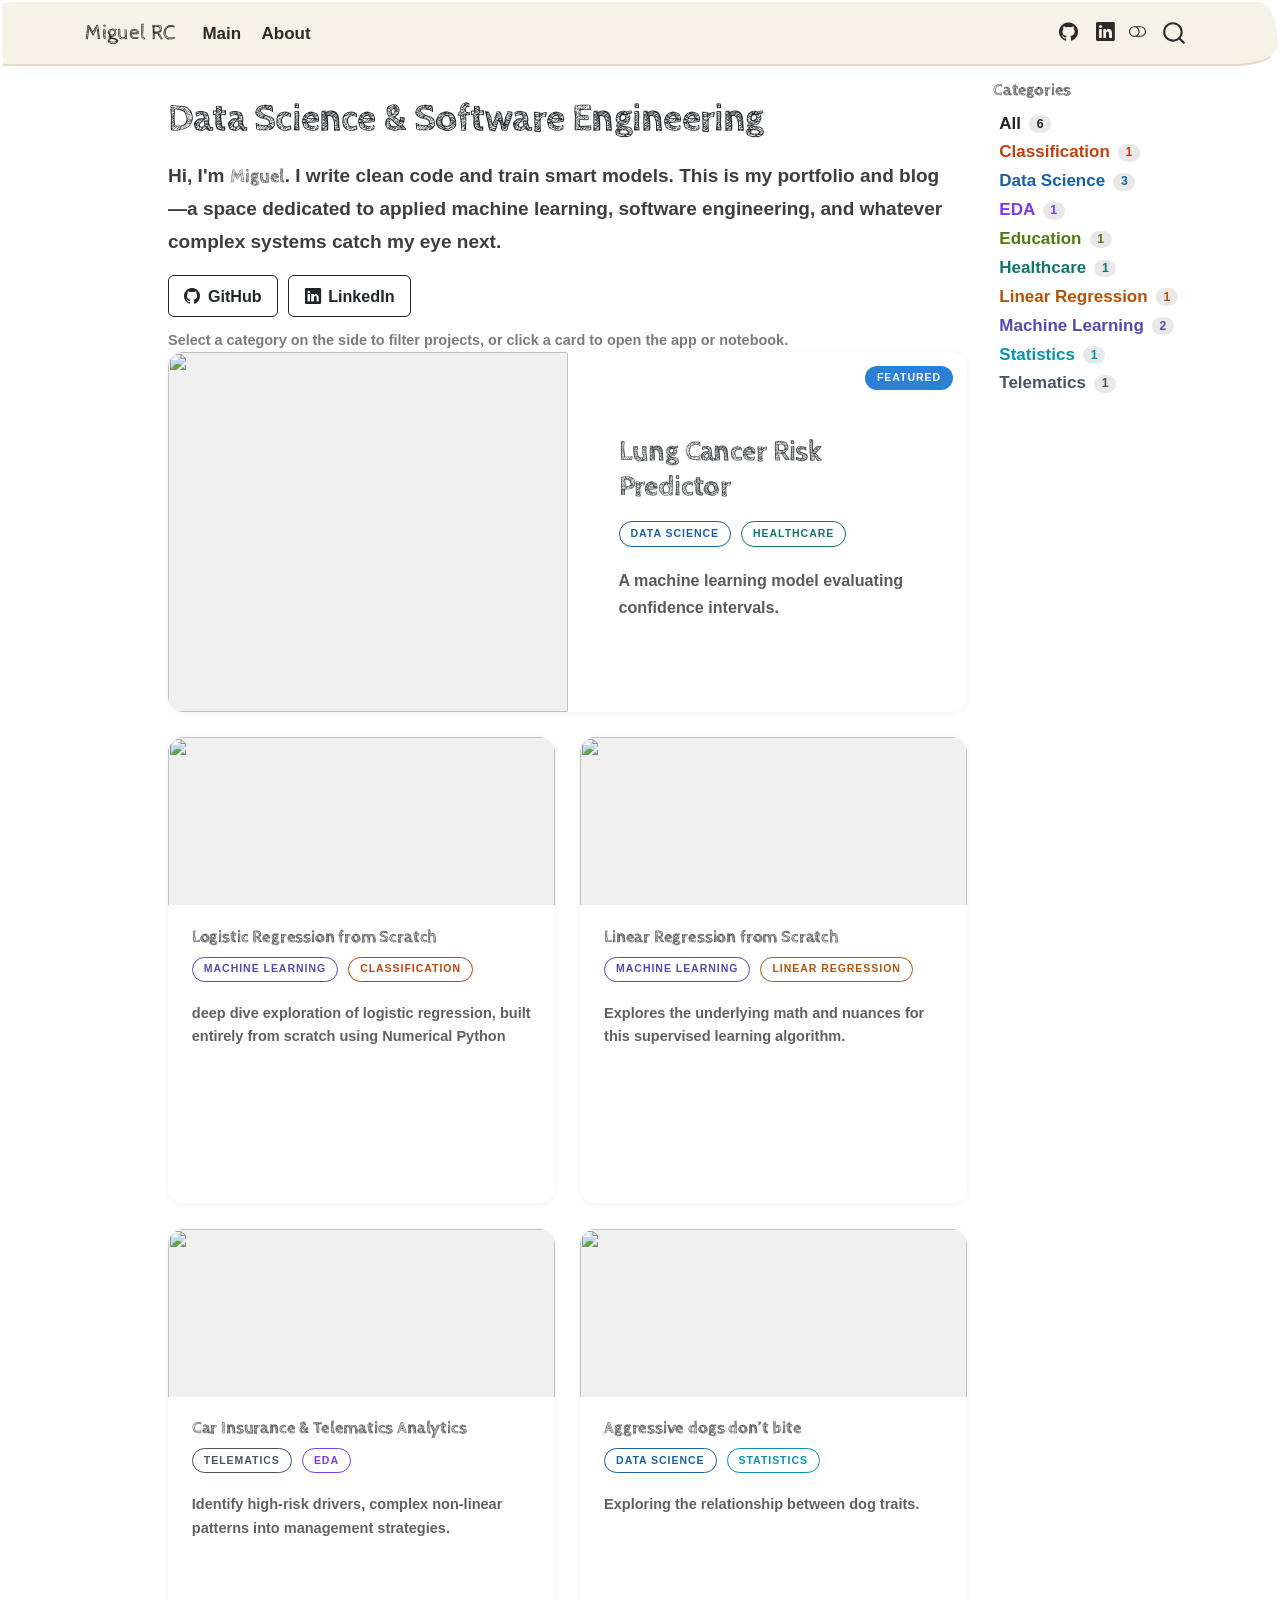
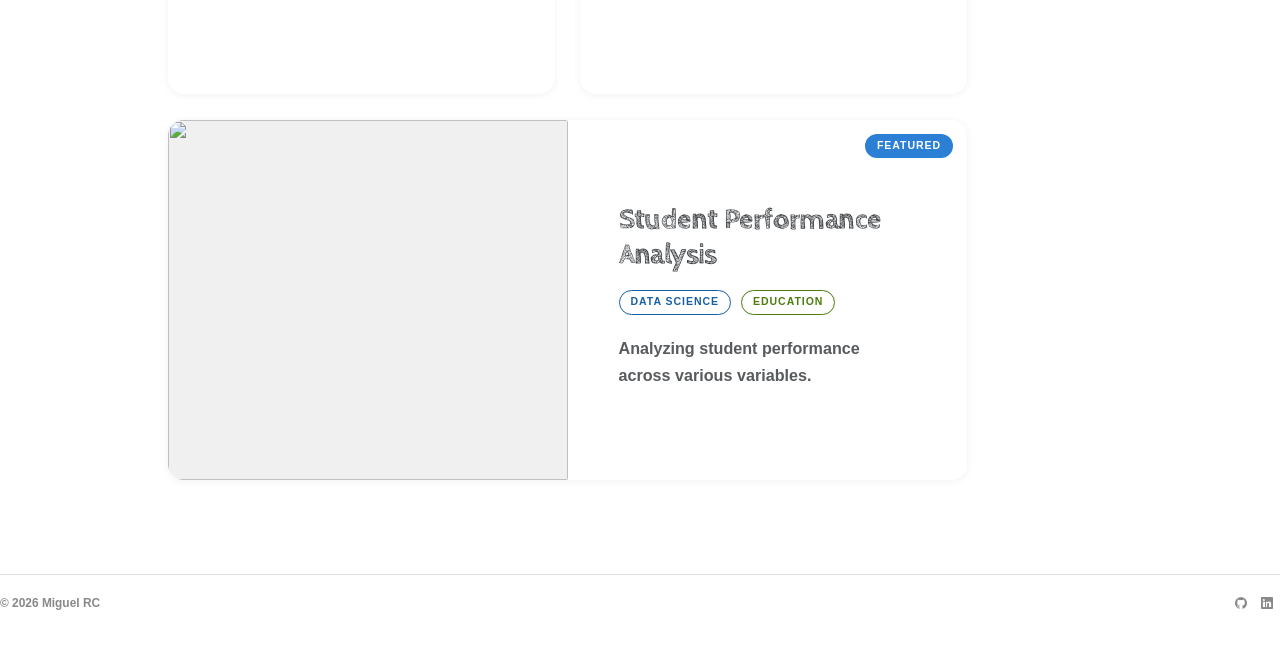
==== commit 8fb4d12a: "Built site for gh-pages" ====
--- a/index.html
+++ b/index.html
@@ -378,7 +378,7 @@
 
 
 <div class="site-hero">
-<p class="hero-tagline">I'm <strong>Miguel</strong> — a software engineer focused on <strong>data science</strong>. This is my hands-on work: machine-learning algorithms implemented from scratch, deployed predictive apps, and exploratory analyses.</p>
+<p class="hero-tagline">Hi, I'm <strong>Miguel</strong>. I write clean code and train smart models. This is my portfolio and blog—a space dedicated to applied machine learning, software engineering, and whatever complex systems catch my eye next.</p>
 <div class="hero-actions">
 <a class="hero-btn" href="https://github.com/migue-rc"><i class="bi bi-github"></i> GitHub</a>
 <a class="hero-btn" href="https://linkedin.com/in/rmigue"><i class="bi bi-linkedin"></i> LinkedIn</a>
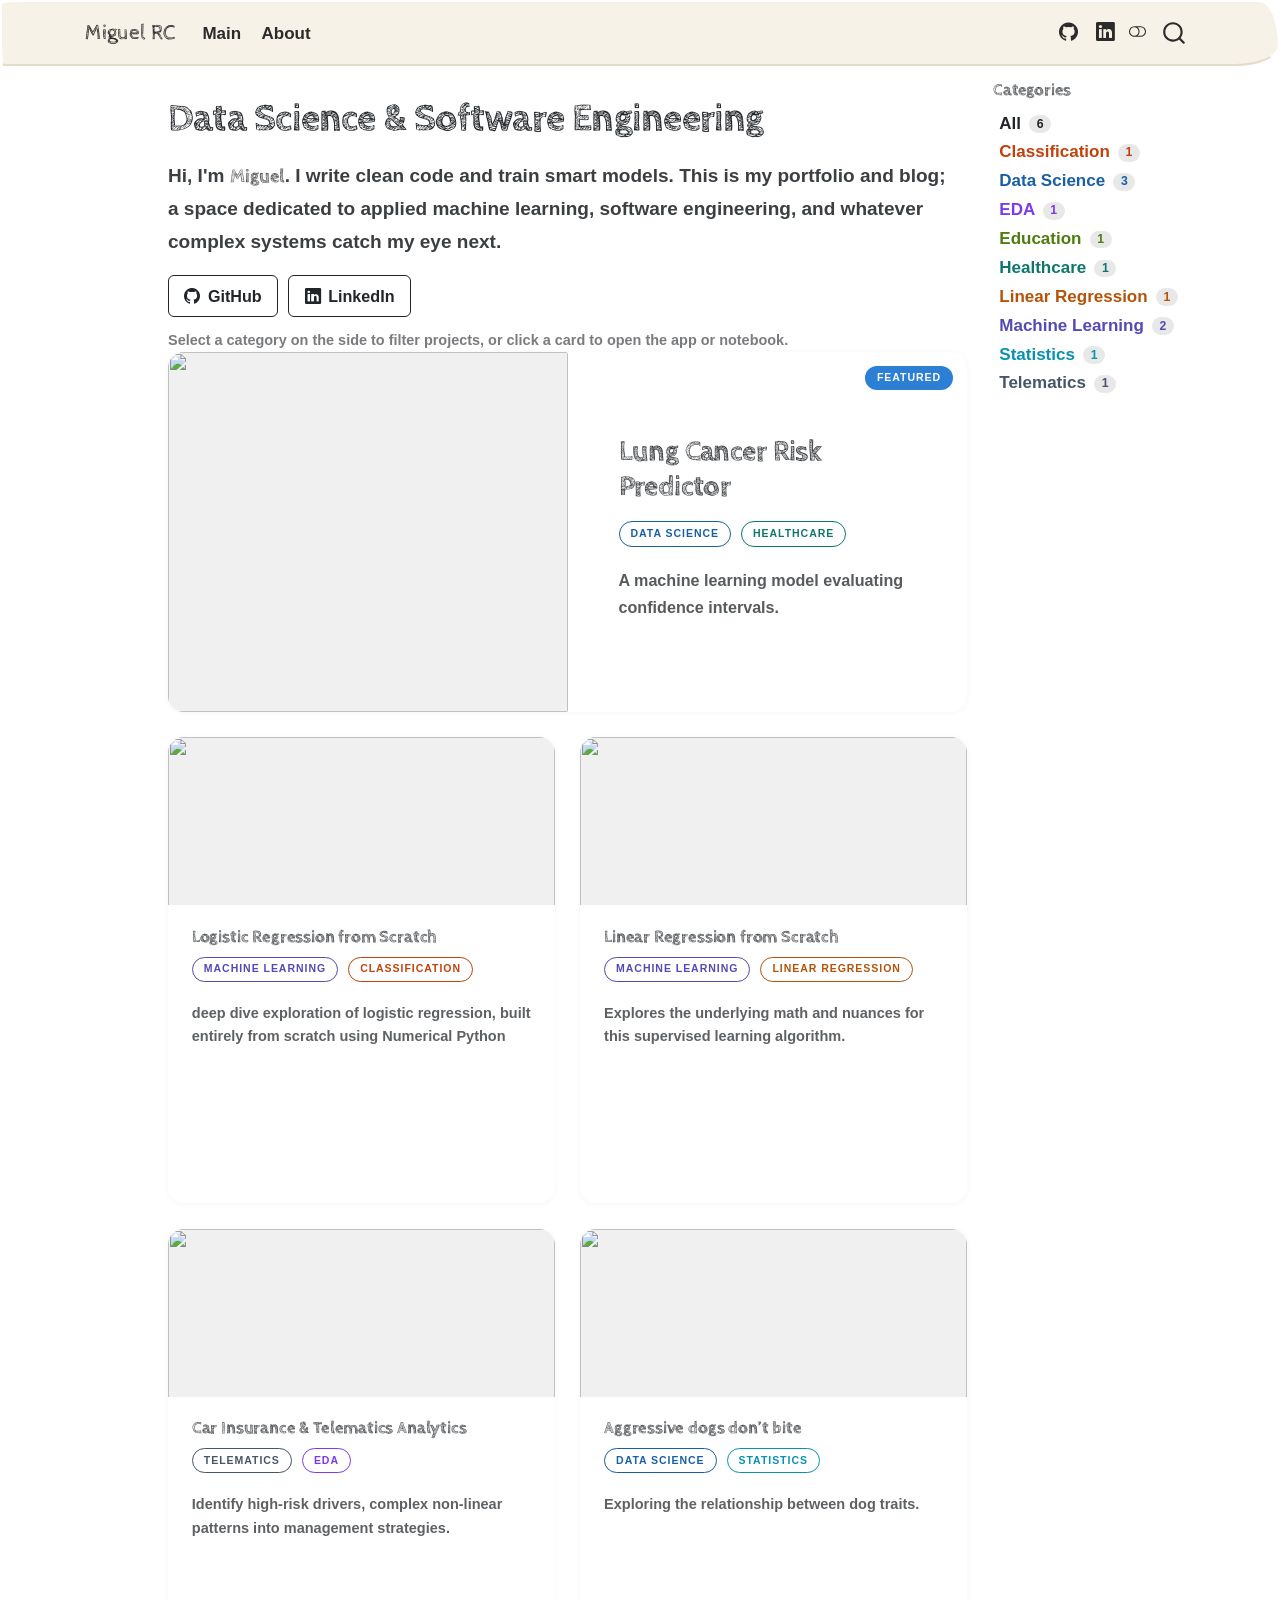
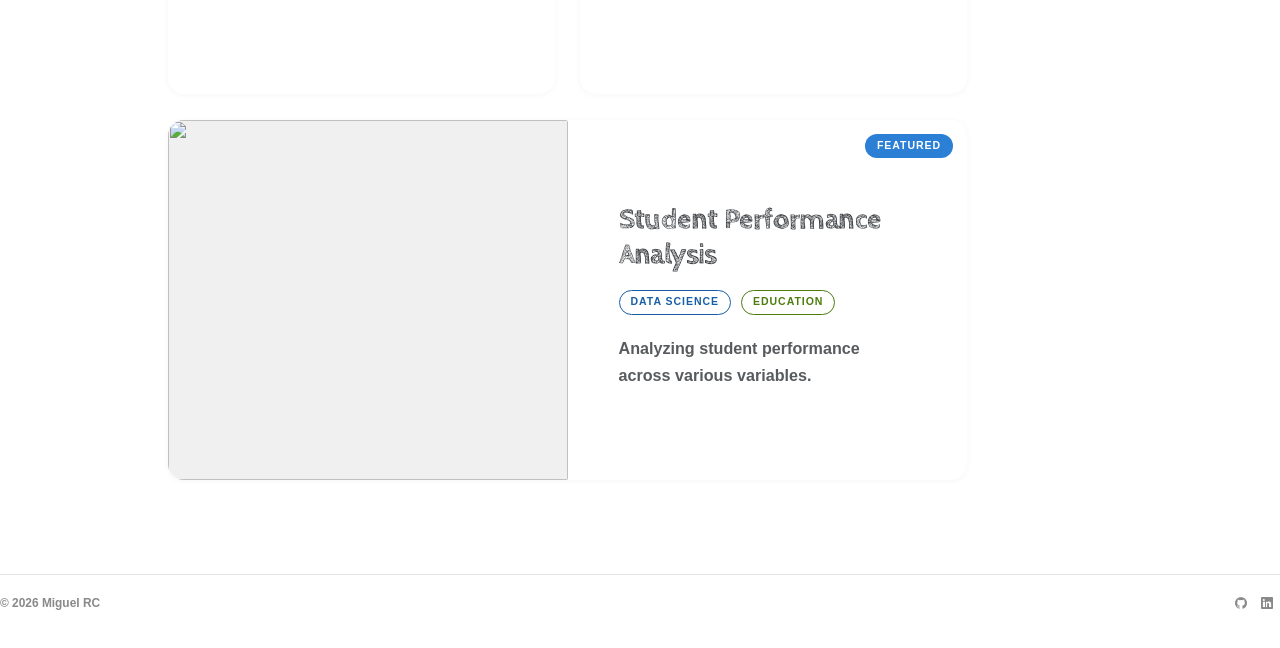
==== commit d460a454: "Built site for gh-pages" ====
--- a/index.html
+++ b/index.html
@@ -378,7 +378,7 @@
 
 
 <div class="site-hero">
-<p class="hero-tagline">Hi, I'm <strong>Miguel</strong>. I write clean code and train smart models. This is my portfolio and blog—a space dedicated to applied machine learning, software engineering, and whatever complex systems catch my eye next.</p>
+<p class="hero-tagline">Hi, I'm <strong>Miguel</strong>. I write clean code and train smart models. This is my portfolio and blog; a space dedicated to applied machine learning, software engineering, and whatever complex systems catch my eye next.</p>
 <div class="hero-actions">
 <a class="hero-btn" href="https://github.com/migue-rc"><i class="bi bi-github"></i> GitHub</a>
 <a class="hero-btn" href="https://linkedin.com/in/rmigue"><i class="bi bi-linkedin"></i> LinkedIn</a>
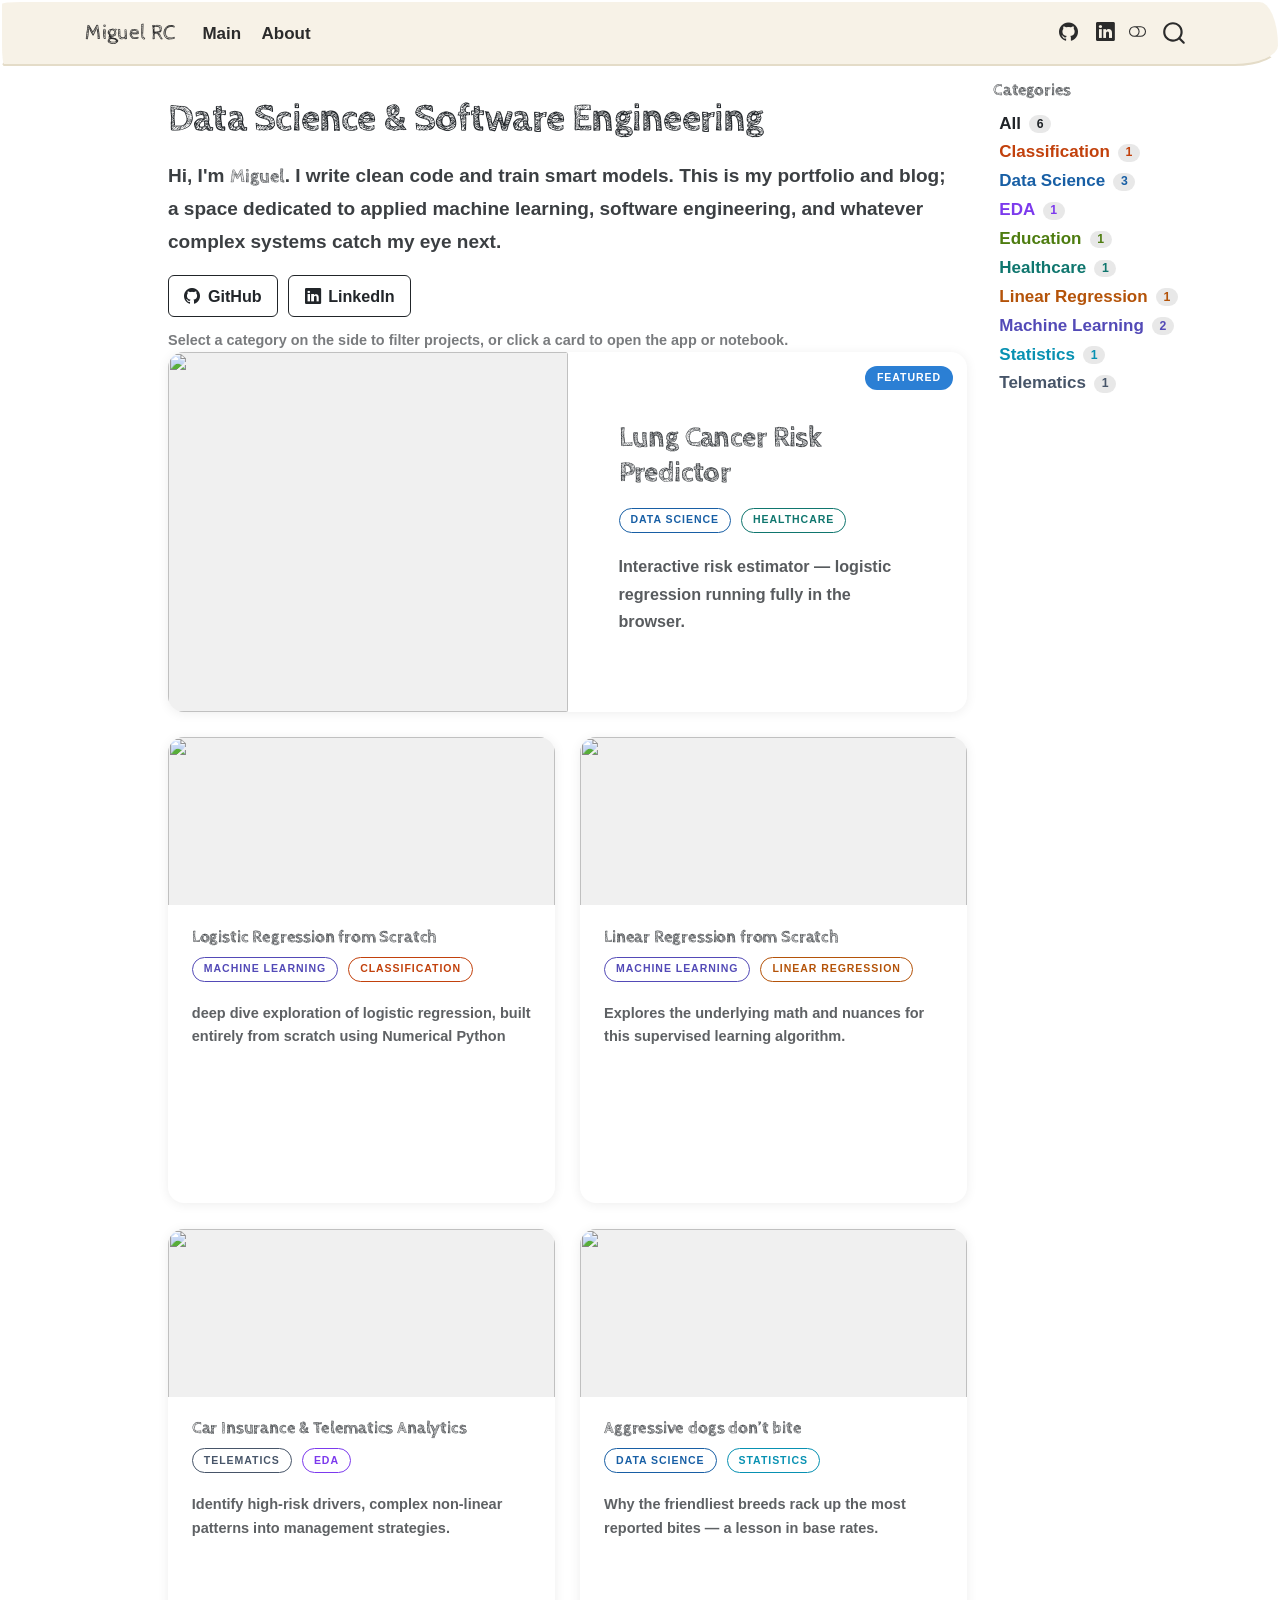
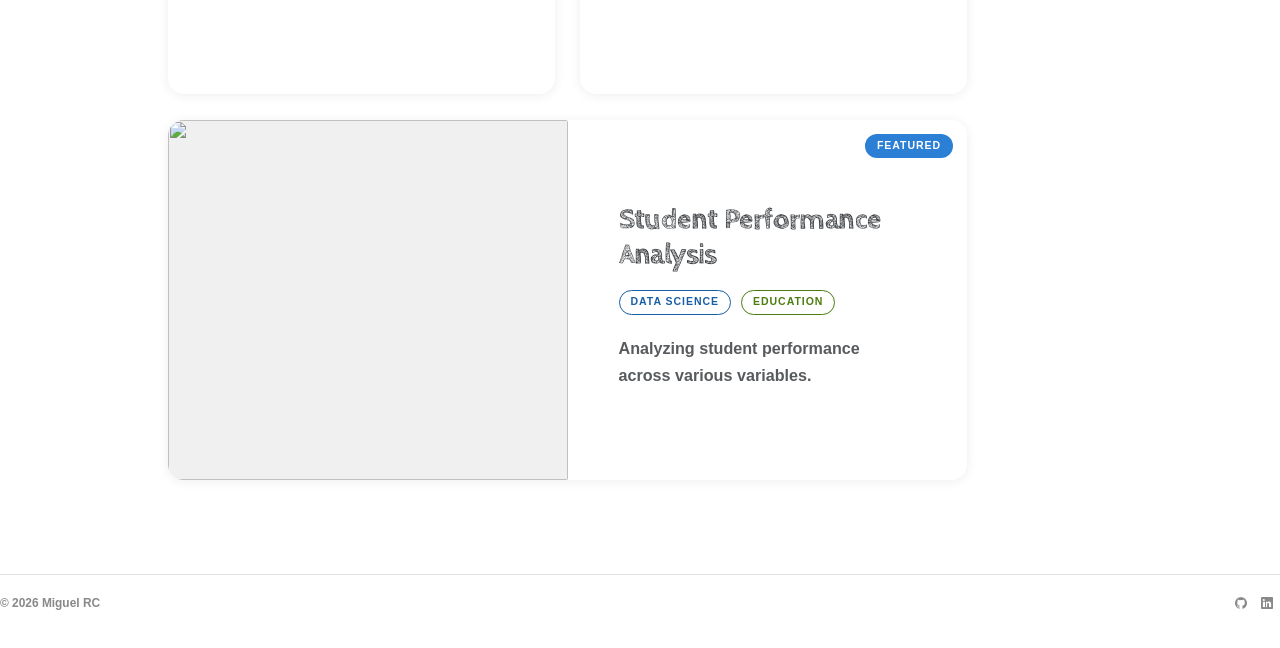
==== commit 1dedada8: "Built site for gh-pages" ====
--- a/index.html
+++ b/index.html
@@ -567,7 +567,7 @@
 
 </div>
 <div class="card-text listing-description delink">
-<p>A machine learning model evaluating confidence intervals.</p>
+<p>Interactive risk estimator — logistic regression running fully in the browser.</p>
 </div>
 <table class="card-other-values">
 
@@ -743,7 +743,7 @@
 
 </div>
 <div class="card-text listing-description delink">
-<p>Exploring the relationship between dog traits.</p>
+<p>Why the friendliest breeds rack up the most reported bites — a lesson in base rates.</p>
 </div>
 <table class="card-other-values">
 
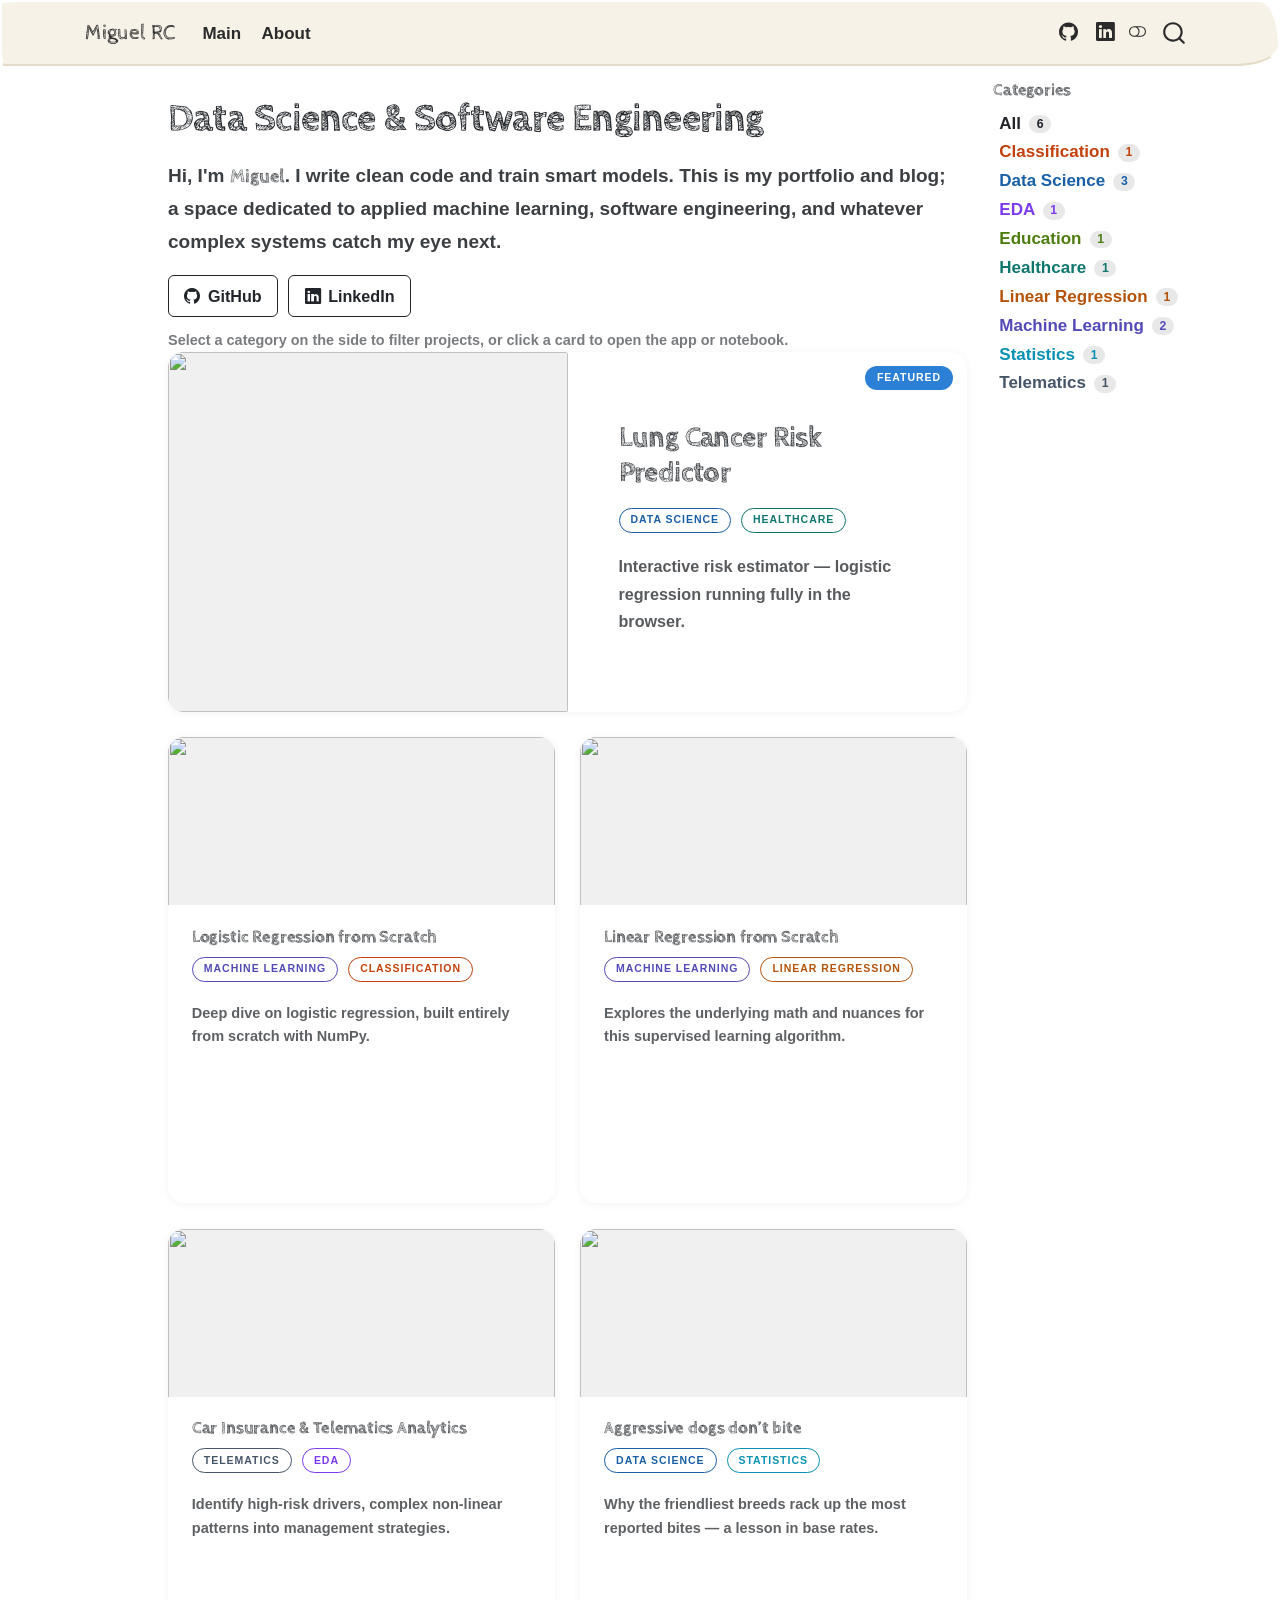
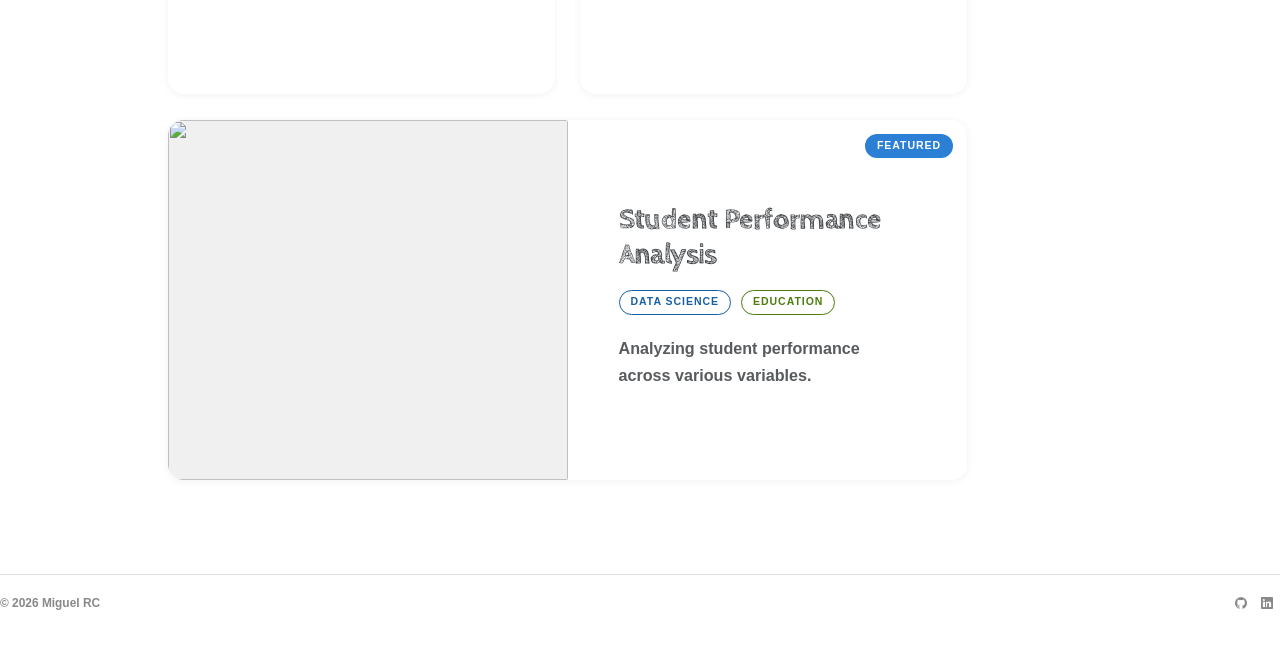
==== commit 1d7d2942: "Built site for gh-pages" ====
--- a/index.html
+++ b/index.html
@@ -611,7 +611,7 @@
 
 </div>
 <div class="card-text listing-description delink">
-<p>deep dive exploration of logistic regression, built entirely from scratch using Numerical Python</p>
+<p>Deep dive on logistic regression, built entirely from scratch with NumPy.</p>
 </div>
 <table class="card-other-values">
 
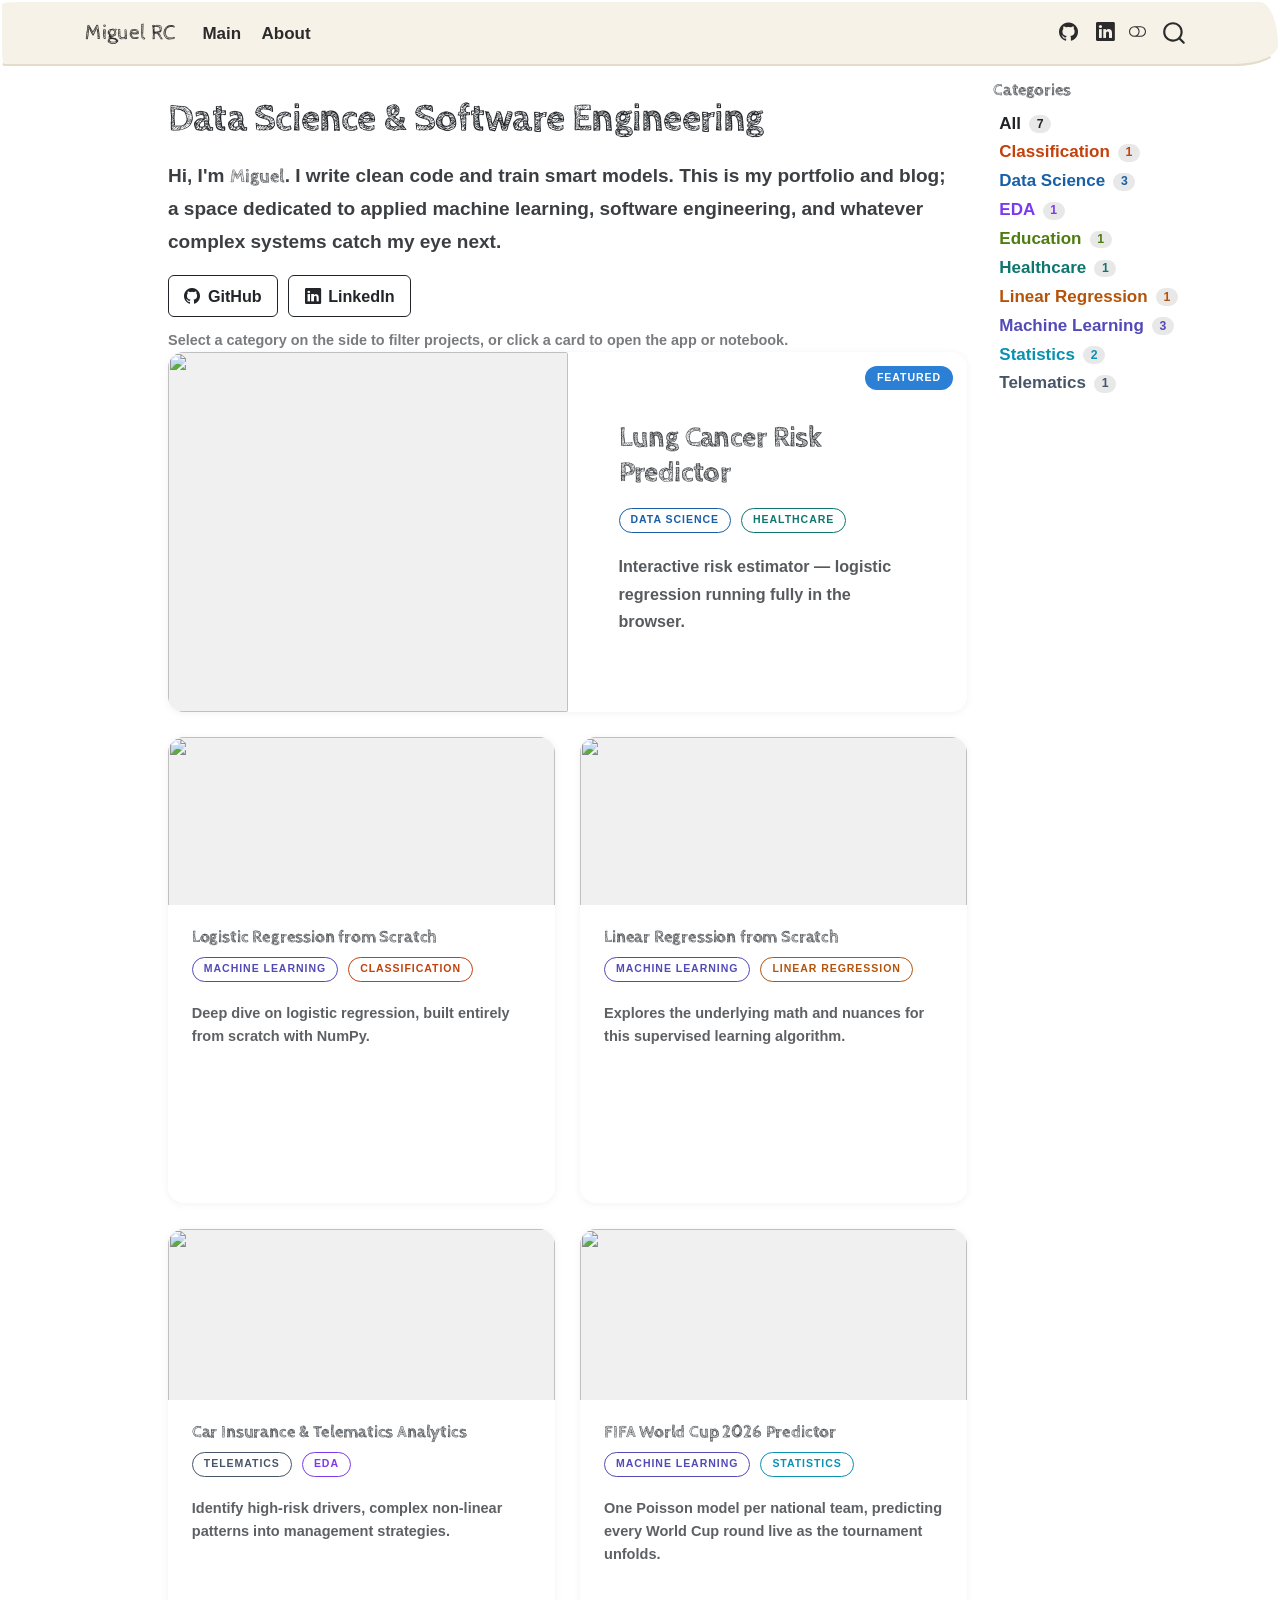
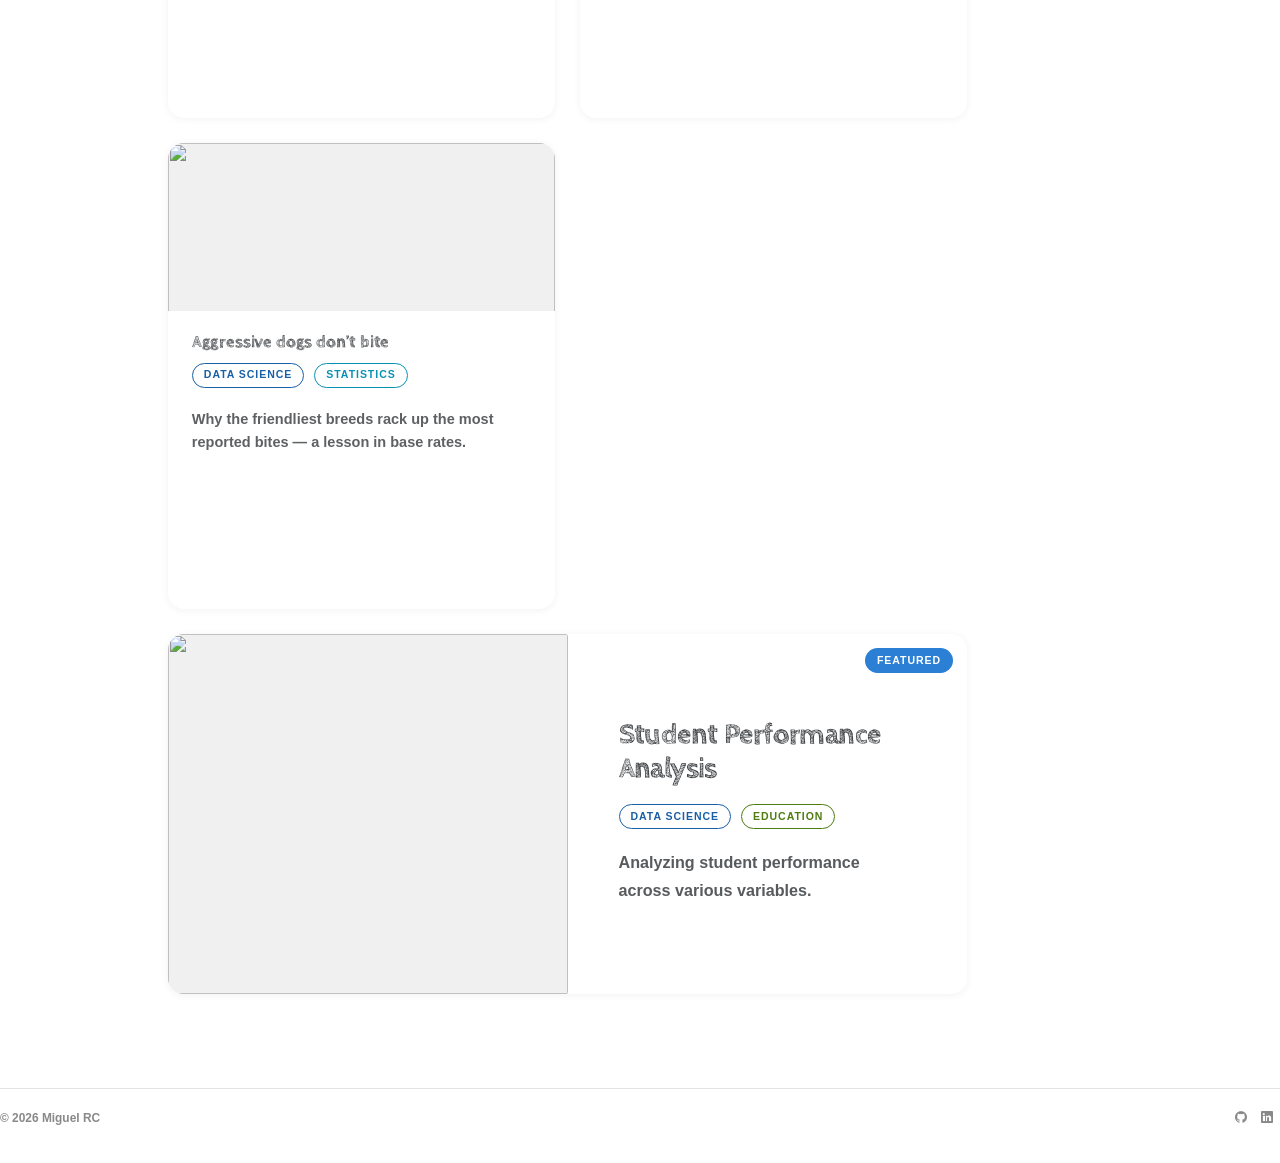
==== commit d0f19128: "Built site for gh-pages" ====
--- a/index.html
+++ b/index.html
@@ -353,7 +353,7 @@
 <!-- margin-sidebar -->
     <div id="quarto-margin-sidebar" class="sidebar margin-sidebar">
         
-    <h5 class="quarto-listing-category-title">Categories</h5><div class="quarto-listing-category category-default"><div class="category" data-category="">All <span class="quarto-category-count">(6)</span></div><div class="category" data-category="Q2xhc3NpZmljYXRpb24=">Classification <span class="quarto-category-count">(1)</span></div><div class="category" data-category="RGF0YSUyMFNjaWVuY2U=">Data Science <span class="quarto-category-count">(3)</span></div><div class="category" data-category="RURB">EDA <span class="quarto-category-count">(1)</span></div><div class="category" data-category="RWR1Y2F0aW9u">Education <span class="quarto-category-count">(1)</span></div><div class="category" data-category="SGVhbHRoY2FyZQ==">Healthcare <span class="quarto-category-count">(1)</span></div><div class="category" data-category="TGluZWFyJTIwUmVncmVzc2lvbg==">Linear Regression <span class="quarto-category-count">(1)</span></div><div class="category" data-category="TWFjaGluZSUyMExlYXJuaW5n">Machine Learning <span class="quarto-category-count">(2)</span></div><div class="category" data-category="U3RhdGlzdGljcw==">Statistics <span class="quarto-category-count">(1)</span></div><div class="category" data-category="VGVsZW1hdGljcw==">Telematics <span class="quarto-category-count">(1)</span></div></div></div>
+    <h5 class="quarto-listing-category-title">Categories</h5><div class="quarto-listing-category category-default"><div class="category" data-category="">All <span class="quarto-category-count">(7)</span></div><div class="category" data-category="Q2xhc3NpZmljYXRpb24=">Classification <span class="quarto-category-count">(1)</span></div><div class="category" data-category="RGF0YSUyMFNjaWVuY2U=">Data Science <span class="quarto-category-count">(3)</span></div><div class="category" data-category="RURB">EDA <span class="quarto-category-count">(1)</span></div><div class="category" data-category="RWR1Y2F0aW9u">Education <span class="quarto-category-count">(1)</span></div><div class="category" data-category="SGVhbHRoY2FyZQ==">Healthcare <span class="quarto-category-count">(1)</span></div><div class="category" data-category="TGluZWFyJTIwUmVncmVzc2lvbg==">Linear Regression <span class="quarto-category-count">(1)</span></div><div class="category" data-category="TWFjaGluZSUyMExlYXJuaW5n">Machine Learning <span class="quarto-category-count">(3)</span></div><div class="category" data-category="U3RhdGlzdGljcw==">Statistics <span class="quarto-category-count">(2)</span></div><div class="category" data-category="VGVsZW1hdGljcw==">Telematics <span class="quarto-category-count">(1)</span></div></div></div>
 <!-- main -->
 <main class="content" id="quarto-document-content">
 
@@ -725,7 +725,51 @@
 </div>
 </div></a>
 </div>
-<div class="g-col-1" data-index="4" data-categories="RGF0YSUyMFNjaWVuY2UlMkNTdGF0aXN0aWNz">
+<div class="g-col-1" data-index="4" data-categories="TWFjaGluZSUyMExlYXJuaW5nJTJDU3RhdGlzdGljcw==">
+<a href="https://migue-rc.github.io/fwc2026" class="quarto-grid-link">
+<div class="quarto-grid-item card h-100 card-left">
+<p class="card-img-top">
+<img loading="lazy" src="https://raw.githubusercontent.com/migue-rc/fwc2026/main/charts/elo-landscape.png" class="thumbnail-image card-img" style="height: 280px;">
+</p>
+<div class="card-body post-contents">
+<h5 class="no-anchor card-title listing-title">
+FIFA World Cup 2026 Predictor
+</h5>
+<div class="listing-categories">
+
+<div class="listing-category" onclick="window.quartoListingCategory('TWFjaGluZSUyMExlYXJuaW5n'); return false;">Machine Learning</div>
+
+<div class="listing-category" onclick="window.quartoListingCategory('U3RhdGlzdGljcw=='); return false;">Statistics</div>
+
+</div>
+<div class="card-text listing-description delink">
+<p>One Poisson model per national team, predicting every World Cup round live as the tournament unfolds.</p>
+</div>
+<table class="card-other-values">
+
+<tbody><tr>
+<td>
+feature
+</td>
+<td class="feature">
+&nbsp;
+</td>
+</tr>
+
+<tr>
+<td>
+featured
+</td>
+<td class="featured">
+&nbsp;
+</td>
+</tr>
+
+</tbody></table>
+</div>
+</div></a>
+</div>
+<div class="g-col-1" data-index="5" data-categories="RGF0YSUyMFNjaWVuY2UlMkNTdGF0aXN0aWNz">
 <a href="https://migue-rc.github.io/EDA_dogs" class="quarto-grid-link">
 <div class="quarto-grid-item card h-100 card-left">
 <p class="card-img-top">
@@ -769,7 +813,7 @@
 </div>
 </div></a>
 </div>
-<div class="g-col-1" data-index="5" data-categories="RGF0YSUyMFNjaWVuY2UlMkNFZHVjYXRpb24=">
+<div class="g-col-1" data-index="6" data-categories="RGF0YSUyMFNjaWVuY2UlMkNFZHVjYXRpb24=">
 <a href="https://migue-rc.github.io/student-performance" class="quarto-grid-link">
 <div class="quarto-grid-item card h-100 card-left">
 <p class="card-img-top">
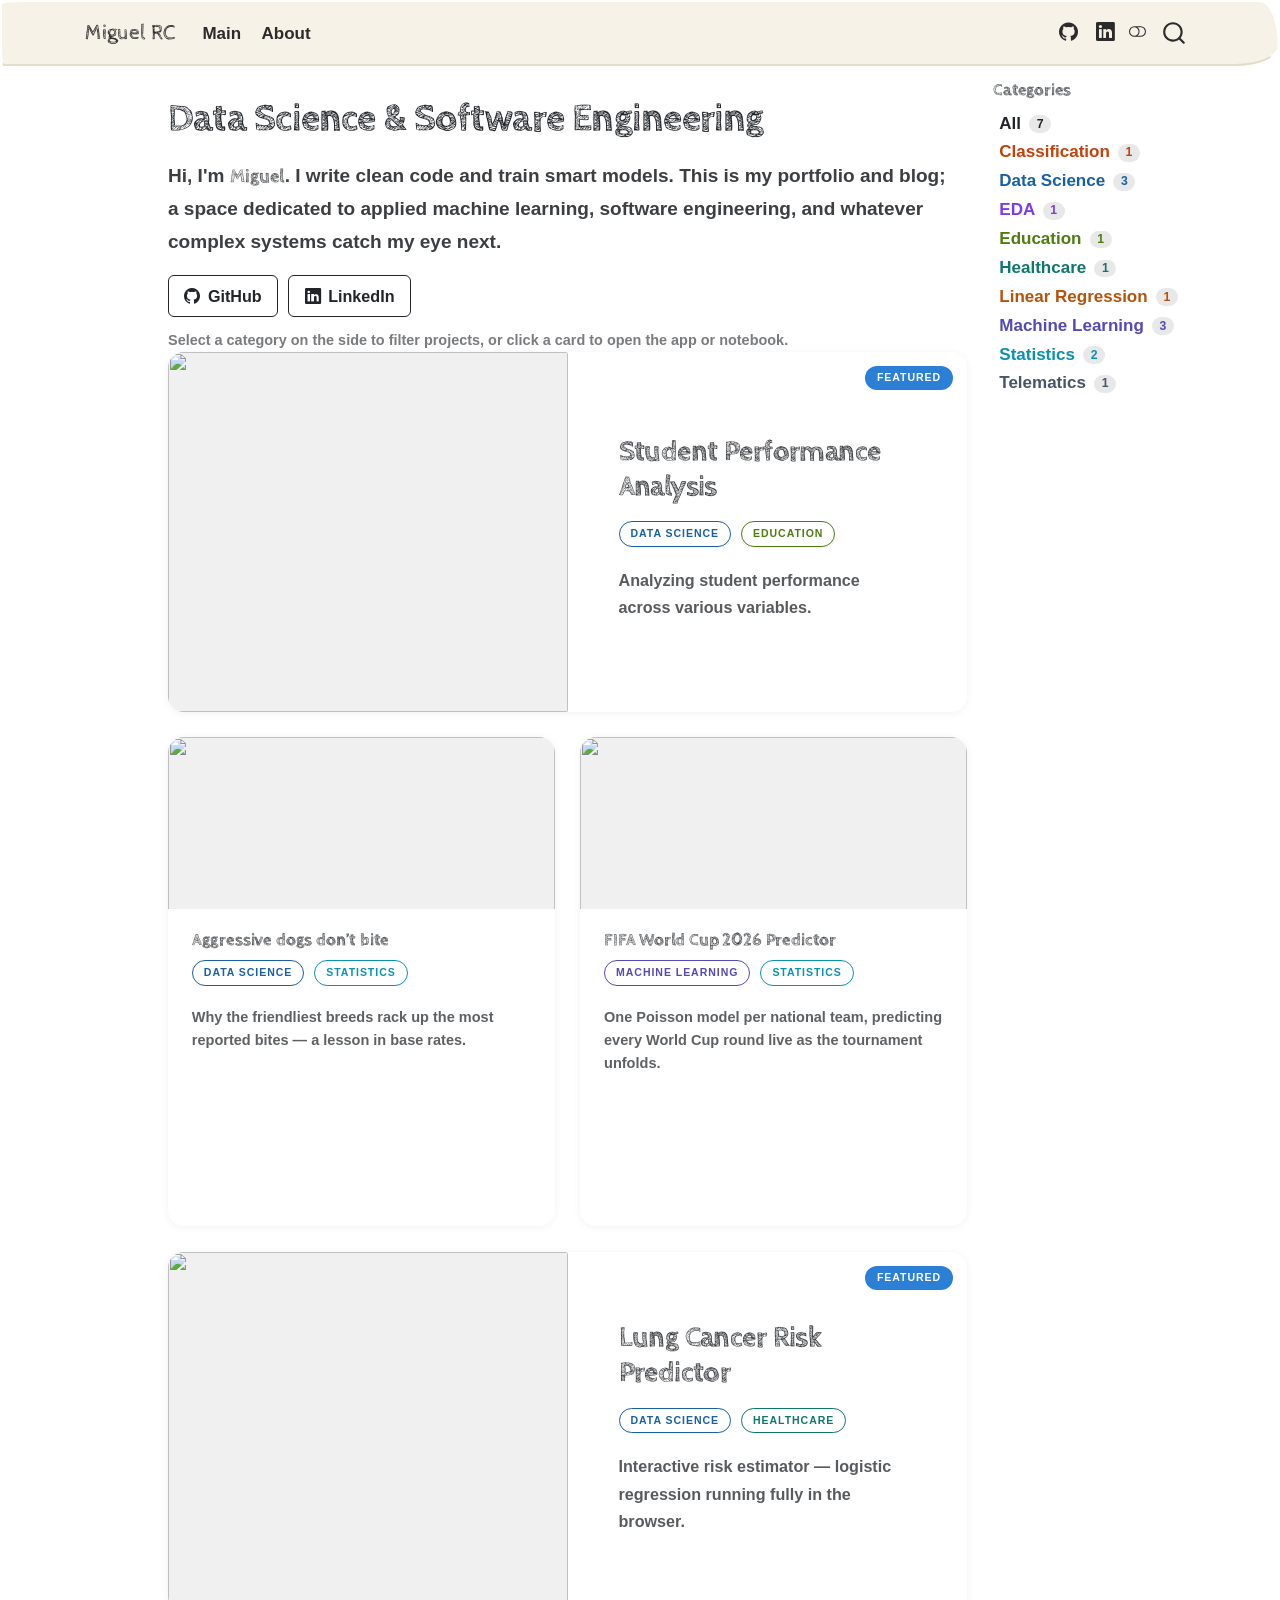
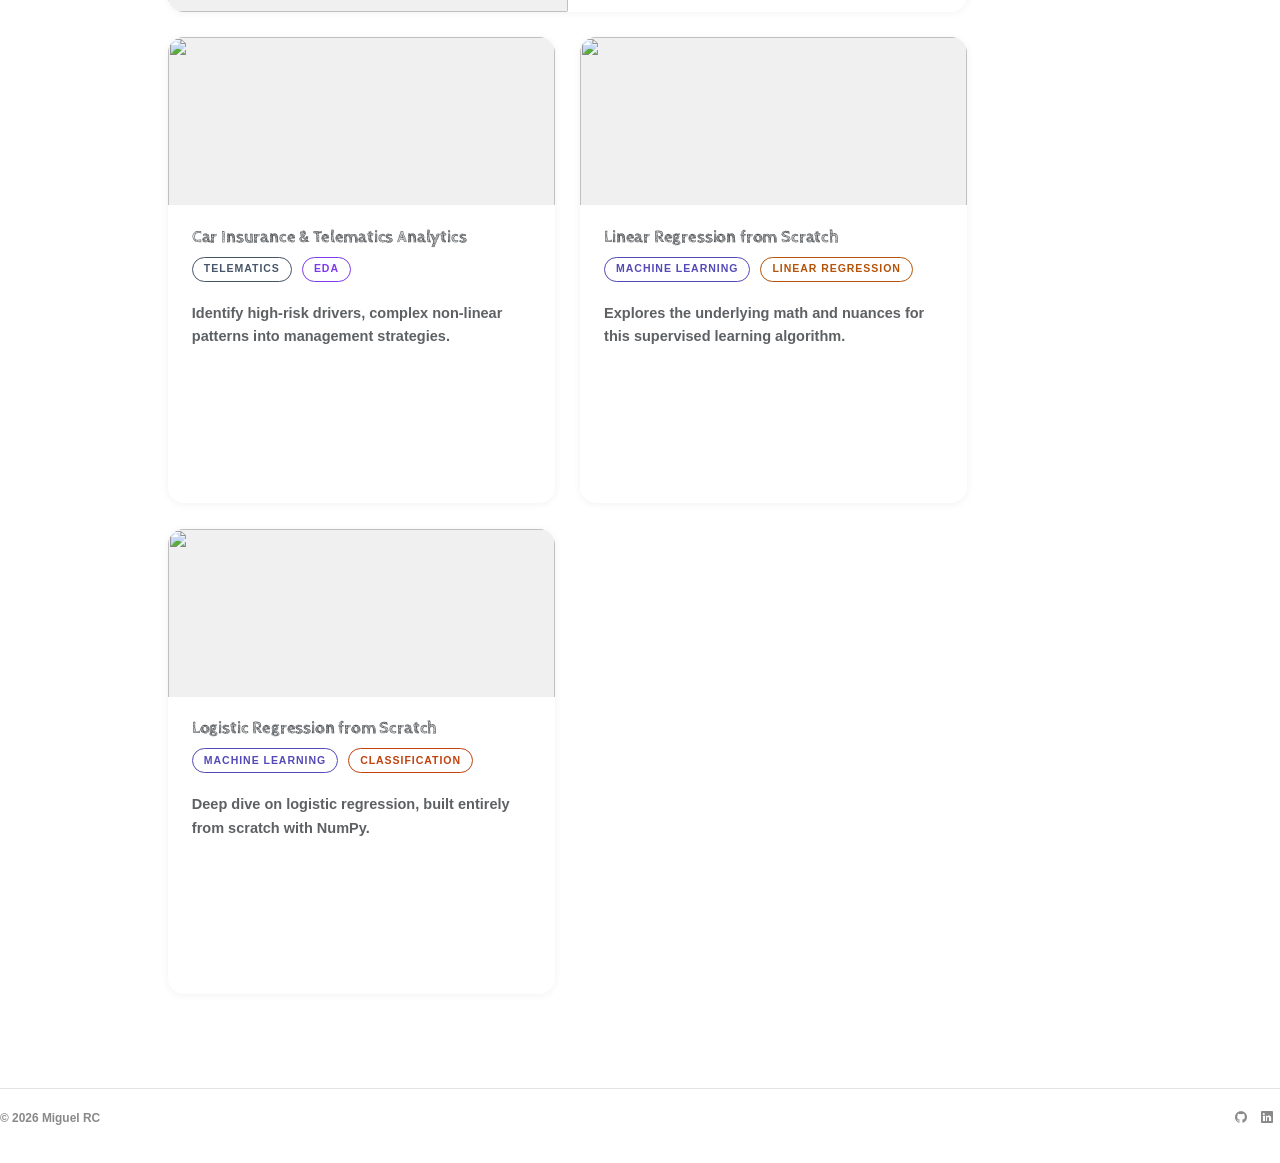
==== commit 6cd79bfc: "Built site for gh-pages" ====
--- a/index.html
+++ b/index.html
@@ -549,7 +549,139 @@
 
 <div class="quarto-listing quarto-listing-container-grid" id="listing-listing">
 <div class="list grid quarto-listing-cols-2">
-<div class="g-col-1" data-index="0" data-categories="RGF0YSUyMFNjaWVuY2UlMkNIZWFsdGhjYXJl">
+<div class="g-col-1" data-index="0" data-categories="RGF0YSUyMFNjaWVuY2UlMkNFZHVjYXRpb24=">
+<a href="https://migue-rc.github.io/student-performance" class="quarto-grid-link">
+<div class="quarto-grid-item card h-100 card-left">
+<p class="card-img-top">
+<img loading="lazy" src="https://raw.githubusercontent.com/migue-rc/student-performance/refs/heads/main/student_performance_preview.gif" class="thumbnail-image card-img" style="height: 280px;">
+</p>
+<div class="card-body post-contents">
+<h5 class="no-anchor card-title listing-title">
+Student Performance Analysis
+</h5>
+<div class="listing-categories">
+
+<div class="listing-category" onclick="window.quartoListingCategory('RGF0YSUyMFNjaWVuY2U='); return false;">Data Science</div>
+
+<div class="listing-category" onclick="window.quartoListingCategory('RWR1Y2F0aW9u'); return false;">Education</div>
+
+</div>
+<div class="card-text listing-description delink">
+<p>Analyzing student performance across various variables.</p>
+</div>
+<table class="card-other-values">
+
+<tbody><tr>
+<td>
+feature
+</td>
+<td class="feature">
+true
+</td>
+</tr>
+
+<tr>
+<td>
+featured
+</td>
+<td class="featured">
+&nbsp;
+</td>
+</tr>
+
+</tbody></table>
+</div>
+</div></a>
+</div>
+<div class="g-col-1" data-index="1" data-categories="RGF0YSUyMFNjaWVuY2UlMkNTdGF0aXN0aWNz">
+<a href="https://migue-rc.github.io/EDA_dogs" class="quarto-grid-link">
+<div class="quarto-grid-item card h-100 card-left">
+<p class="card-img-top">
+<img loading="lazy" src="https://raw.githubusercontent.com/migue-rc/EDA_dogs/refs/heads/main/assets/hero.jpg" class="thumbnail-image card-img" style="height: 280px;">
+</p>
+<div class="card-body post-contents">
+<h5 class="no-anchor card-title listing-title">
+Aggressive dogs don’t bite
+</h5>
+<div class="listing-categories">
+
+<div class="listing-category" onclick="window.quartoListingCategory('RGF0YSUyMFNjaWVuY2U='); return false;">Data Science</div>
+
+<div class="listing-category" onclick="window.quartoListingCategory('U3RhdGlzdGljcw=='); return false;">Statistics</div>
+
+</div>
+<div class="card-text listing-description delink">
+<p>Why the friendliest breeds rack up the most reported bites — a lesson in base rates.</p>
+</div>
+<table class="card-other-values">
+
+<tbody><tr>
+<td>
+feature
+</td>
+<td class="feature">
+&nbsp;
+</td>
+</tr>
+
+<tr>
+<td>
+featured
+</td>
+<td class="featured">
+&nbsp;
+</td>
+</tr>
+
+</tbody></table>
+</div>
+</div></a>
+</div>
+<div class="g-col-1" data-index="2" data-categories="TWFjaGluZSUyMExlYXJuaW5nJTJDU3RhdGlzdGljcw==">
+<a href="https://migue-rc.github.io/fwc2026" class="quarto-grid-link">
+<div class="quarto-grid-item card h-100 card-left">
+<p class="card-img-top">
+<img loading="lazy" src="https://raw.githubusercontent.com/migue-rc/fwc2026/main/charts/elo-landscape.png" class="thumbnail-image card-img" style="height: 280px;">
+</p>
+<div class="card-body post-contents">
+<h5 class="no-anchor card-title listing-title">
+FIFA World Cup 2026 Predictor
+</h5>
+<div class="listing-categories">
+
+<div class="listing-category" onclick="window.quartoListingCategory('TWFjaGluZSUyMExlYXJuaW5n'); return false;">Machine Learning</div>
+
+<div class="listing-category" onclick="window.quartoListingCategory('U3RhdGlzdGljcw=='); return false;">Statistics</div>
+
+</div>
+<div class="card-text listing-description delink">
+<p>One Poisson model per national team, predicting every World Cup round live as the tournament unfolds.</p>
+</div>
+<table class="card-other-values">
+
+<tbody><tr>
+<td>
+feature
+</td>
+<td class="feature">
+&nbsp;
+</td>
+</tr>
+
+<tr>
+<td>
+featured
+</td>
+<td class="featured">
+&nbsp;
+</td>
+</tr>
+
+</tbody></table>
+</div>
+</div></a>
+</div>
+<div class="g-col-1" data-index="3" data-categories="RGF0YSUyMFNjaWVuY2UlMkNIZWFsdGhjYXJl">
 <a href="https://migue-rc.github.io/lung-cancer-risk" class="quarto-grid-link">
 <div class="quarto-grid-item card h-100 card-left">
 <p class="card-img-top">
@@ -593,7 +725,95 @@
 </div>
 </div></a>
 </div>
-<div class="g-col-1" data-index="1" data-categories="TWFjaGluZSUyMExlYXJuaW5nJTJDQ2xhc3NpZmljYXRpb24=">
+<div class="g-col-1" data-index="4" data-categories="VGVsZW1hdGljcyUyQ0VEQQ==">
+<a href="https://migue-rc.github.io/car-insurance" class="quarto-grid-link">
+<div class="quarto-grid-item card h-100 card-left">
+<p class="card-img-top">
+<img loading="lazy" src="https://raw.githubusercontent.com/migue-rc/car-insurance/refs/heads/main/assets/hero.jpg" class="thumbnail-image card-img" style="height: 280px;">
+</p>
+<div class="card-body post-contents">
+<h5 class="no-anchor card-title listing-title">
+Car Insurance &amp; Telematics Analytics
+</h5>
+<div class="listing-categories">
+
+<div class="listing-category" onclick="window.quartoListingCategory('VGVsZW1hdGljcw=='); return false;">Telematics</div>
+
+<div class="listing-category" onclick="window.quartoListingCategory('RURB'); return false;">EDA</div>
+
+</div>
+<div class="card-text listing-description delink">
+<p>Identify high-risk drivers, complex non-linear patterns into management strategies.</p>
+</div>
+<table class="card-other-values">
+
+<tbody><tr>
+<td>
+feature
+</td>
+<td class="feature">
+&nbsp;
+</td>
+</tr>
+
+<tr>
+<td>
+featured
+</td>
+<td class="featured">
+&nbsp;
+</td>
+</tr>
+
+</tbody></table>
+</div>
+</div></a>
+</div>
+<div class="g-col-1" data-index="5" data-categories="TWFjaGluZSUyMExlYXJuaW5nJTJDTGluZWFyJTIwUmVncmVzc2lvbg==">
+<a href="https://migue-rc.github.io/FS-linear-regression/" class="quarto-grid-link">
+<div class="quarto-grid-item card h-100 card-left">
+<p class="card-img-top">
+<img loading="lazy" src="https://raw.githubusercontent.com/migue-rc/FS-linear-regression/refs/heads/main/assets/hero.gif" class="thumbnail-image card-img" style="height: 280px;">
+</p>
+<div class="card-body post-contents">
+<h5 class="no-anchor card-title listing-title">
+Linear Regression from Scratch
+</h5>
+<div class="listing-categories">
+
+<div class="listing-category" onclick="window.quartoListingCategory('TWFjaGluZSUyMExlYXJuaW5n'); return false;">Machine Learning</div>
+
+<div class="listing-category" onclick="window.quartoListingCategory('TGluZWFyJTIwUmVncmVzc2lvbg=='); return false;">Linear Regression</div>
+
+</div>
+<div class="card-text listing-description delink">
+<p>Explores the underlying math and nuances for this supervised learning algorithm.</p>
+</div>
+<table class="card-other-values">
+
+<tbody><tr>
+<td>
+feature
+</td>
+<td class="feature">
+&nbsp;
+</td>
+</tr>
+
+<tr>
+<td>
+featured
+</td>
+<td class="featured">
+&nbsp;
+</td>
+</tr>
+
+</tbody></table>
+</div>
+</div></a>
+</div>
+<div class="g-col-1" data-index="6" data-categories="TWFjaGluZSUyMExlYXJuaW5nJTJDQ2xhc3NpZmljYXRpb24=">
 <a href="https://migue-rc.github.io/FS-logistic-regression/" class="quarto-grid-link">
 <div class="quarto-grid-item card h-100 card-left">
 <p class="card-img-top">
@@ -621,226 +841,6 @@
 </td>
 <td class="feature">
 &nbsp;
-</td>
-</tr>
-
-<tr>
-<td>
-featured
-</td>
-<td class="featured">
-&nbsp;
-</td>
-</tr>
-
-</tbody></table>
-</div>
-</div></a>
-</div>
-<div class="g-col-1" data-index="2" data-categories="TWFjaGluZSUyMExlYXJuaW5nJTJDTGluZWFyJTIwUmVncmVzc2lvbg==">
-<a href="https://migue-rc.github.io/FS-linear-regression/" class="quarto-grid-link">
-<div class="quarto-grid-item card h-100 card-left">
-<p class="card-img-top">
-<img loading="lazy" src="https://raw.githubusercontent.com/migue-rc/FS-linear-regression/refs/heads/main/assets/hero.gif" class="thumbnail-image card-img" style="height: 280px;">
-</p>
-<div class="card-body post-contents">
-<h5 class="no-anchor card-title listing-title">
-Linear Regression from Scratch
-</h5>
-<div class="listing-categories">
-
-<div class="listing-category" onclick="window.quartoListingCategory('TWFjaGluZSUyMExlYXJuaW5n'); return false;">Machine Learning</div>
-
-<div class="listing-category" onclick="window.quartoListingCategory('TGluZWFyJTIwUmVncmVzc2lvbg=='); return false;">Linear Regression</div>
-
-</div>
-<div class="card-text listing-description delink">
-<p>Explores the underlying math and nuances for this supervised learning algorithm.</p>
-</div>
-<table class="card-other-values">
-
-<tbody><tr>
-<td>
-feature
-</td>
-<td class="feature">
-&nbsp;
-</td>
-</tr>
-
-<tr>
-<td>
-featured
-</td>
-<td class="featured">
-&nbsp;
-</td>
-</tr>
-
-</tbody></table>
-</div>
-</div></a>
-</div>
-<div class="g-col-1" data-index="3" data-categories="VGVsZW1hdGljcyUyQ0VEQQ==">
-<a href="https://migue-rc.github.io/car-insurance" class="quarto-grid-link">
-<div class="quarto-grid-item card h-100 card-left">
-<p class="card-img-top">
-<img loading="lazy" src="https://raw.githubusercontent.com/migue-rc/car-insurance/refs/heads/main/assets/hero.jpg" class="thumbnail-image card-img" style="height: 280px;">
-</p>
-<div class="card-body post-contents">
-<h5 class="no-anchor card-title listing-title">
-Car Insurance &amp; Telematics Analytics
-</h5>
-<div class="listing-categories">
-
-<div class="listing-category" onclick="window.quartoListingCategory('VGVsZW1hdGljcw=='); return false;">Telematics</div>
-
-<div class="listing-category" onclick="window.quartoListingCategory('RURB'); return false;">EDA</div>
-
-</div>
-<div class="card-text listing-description delink">
-<p>Identify high-risk drivers, complex non-linear patterns into management strategies.</p>
-</div>
-<table class="card-other-values">
-
-<tbody><tr>
-<td>
-feature
-</td>
-<td class="feature">
-&nbsp;
-</td>
-</tr>
-
-<tr>
-<td>
-featured
-</td>
-<td class="featured">
-&nbsp;
-</td>
-</tr>
-
-</tbody></table>
-</div>
-</div></a>
-</div>
-<div class="g-col-1" data-index="4" data-categories="TWFjaGluZSUyMExlYXJuaW5nJTJDU3RhdGlzdGljcw==">
-<a href="https://migue-rc.github.io/fwc2026" class="quarto-grid-link">
-<div class="quarto-grid-item card h-100 card-left">
-<p class="card-img-top">
-<img loading="lazy" src="https://raw.githubusercontent.com/migue-rc/fwc2026/main/charts/elo-landscape.png" class="thumbnail-image card-img" style="height: 280px;">
-</p>
-<div class="card-body post-contents">
-<h5 class="no-anchor card-title listing-title">
-FIFA World Cup 2026 Predictor
-</h5>
-<div class="listing-categories">
-
-<div class="listing-category" onclick="window.quartoListingCategory('TWFjaGluZSUyMExlYXJuaW5n'); return false;">Machine Learning</div>
-
-<div class="listing-category" onclick="window.quartoListingCategory('U3RhdGlzdGljcw=='); return false;">Statistics</div>
-
-</div>
-<div class="card-text listing-description delink">
-<p>One Poisson model per national team, predicting every World Cup round live as the tournament unfolds.</p>
-</div>
-<table class="card-other-values">
-
-<tbody><tr>
-<td>
-feature
-</td>
-<td class="feature">
-&nbsp;
-</td>
-</tr>
-
-<tr>
-<td>
-featured
-</td>
-<td class="featured">
-&nbsp;
-</td>
-</tr>
-
-</tbody></table>
-</div>
-</div></a>
-</div>
-<div class="g-col-1" data-index="5" data-categories="RGF0YSUyMFNjaWVuY2UlMkNTdGF0aXN0aWNz">
-<a href="https://migue-rc.github.io/EDA_dogs" class="quarto-grid-link">
-<div class="quarto-grid-item card h-100 card-left">
-<p class="card-img-top">
-<img loading="lazy" src="https://raw.githubusercontent.com/migue-rc/EDA_dogs/refs/heads/main/assets/hero.jpg" class="thumbnail-image card-img" style="height: 280px;">
-</p>
-<div class="card-body post-contents">
-<h5 class="no-anchor card-title listing-title">
-Aggressive dogs don’t bite
-</h5>
-<div class="listing-categories">
-
-<div class="listing-category" onclick="window.quartoListingCategory('RGF0YSUyMFNjaWVuY2U='); return false;">Data Science</div>
-
-<div class="listing-category" onclick="window.quartoListingCategory('U3RhdGlzdGljcw=='); return false;">Statistics</div>
-
-</div>
-<div class="card-text listing-description delink">
-<p>Why the friendliest breeds rack up the most reported bites — a lesson in base rates.</p>
-</div>
-<table class="card-other-values">
-
-<tbody><tr>
-<td>
-feature
-</td>
-<td class="feature">
-&nbsp;
-</td>
-</tr>
-
-<tr>
-<td>
-featured
-</td>
-<td class="featured">
-&nbsp;
-</td>
-</tr>
-
-</tbody></table>
-</div>
-</div></a>
-</div>
-<div class="g-col-1" data-index="6" data-categories="RGF0YSUyMFNjaWVuY2UlMkNFZHVjYXRpb24=">
-<a href="https://migue-rc.github.io/student-performance" class="quarto-grid-link">
-<div class="quarto-grid-item card h-100 card-left">
-<p class="card-img-top">
-<img loading="lazy" src="https://raw.githubusercontent.com/migue-rc/student-performance/refs/heads/main/student_performance_preview.gif" class="thumbnail-image card-img" style="height: 280px;">
-</p>
-<div class="card-body post-contents">
-<h5 class="no-anchor card-title listing-title">
-Student Performance Analysis
-</h5>
-<div class="listing-categories">
-
-<div class="listing-category" onclick="window.quartoListingCategory('RGF0YSUyMFNjaWVuY2U='); return false;">Data Science</div>
-
-<div class="listing-category" onclick="window.quartoListingCategory('RWR1Y2F0aW9u'); return false;">Education</div>
-
-</div>
-<div class="card-text listing-description delink">
-<p>Analyzing student performance across various variables.</p>
-</div>
-<table class="card-other-values">
-
-<tbody><tr>
-<td>
-feature
-</td>
-<td class="feature">
-true
 </td>
 </tr>
 
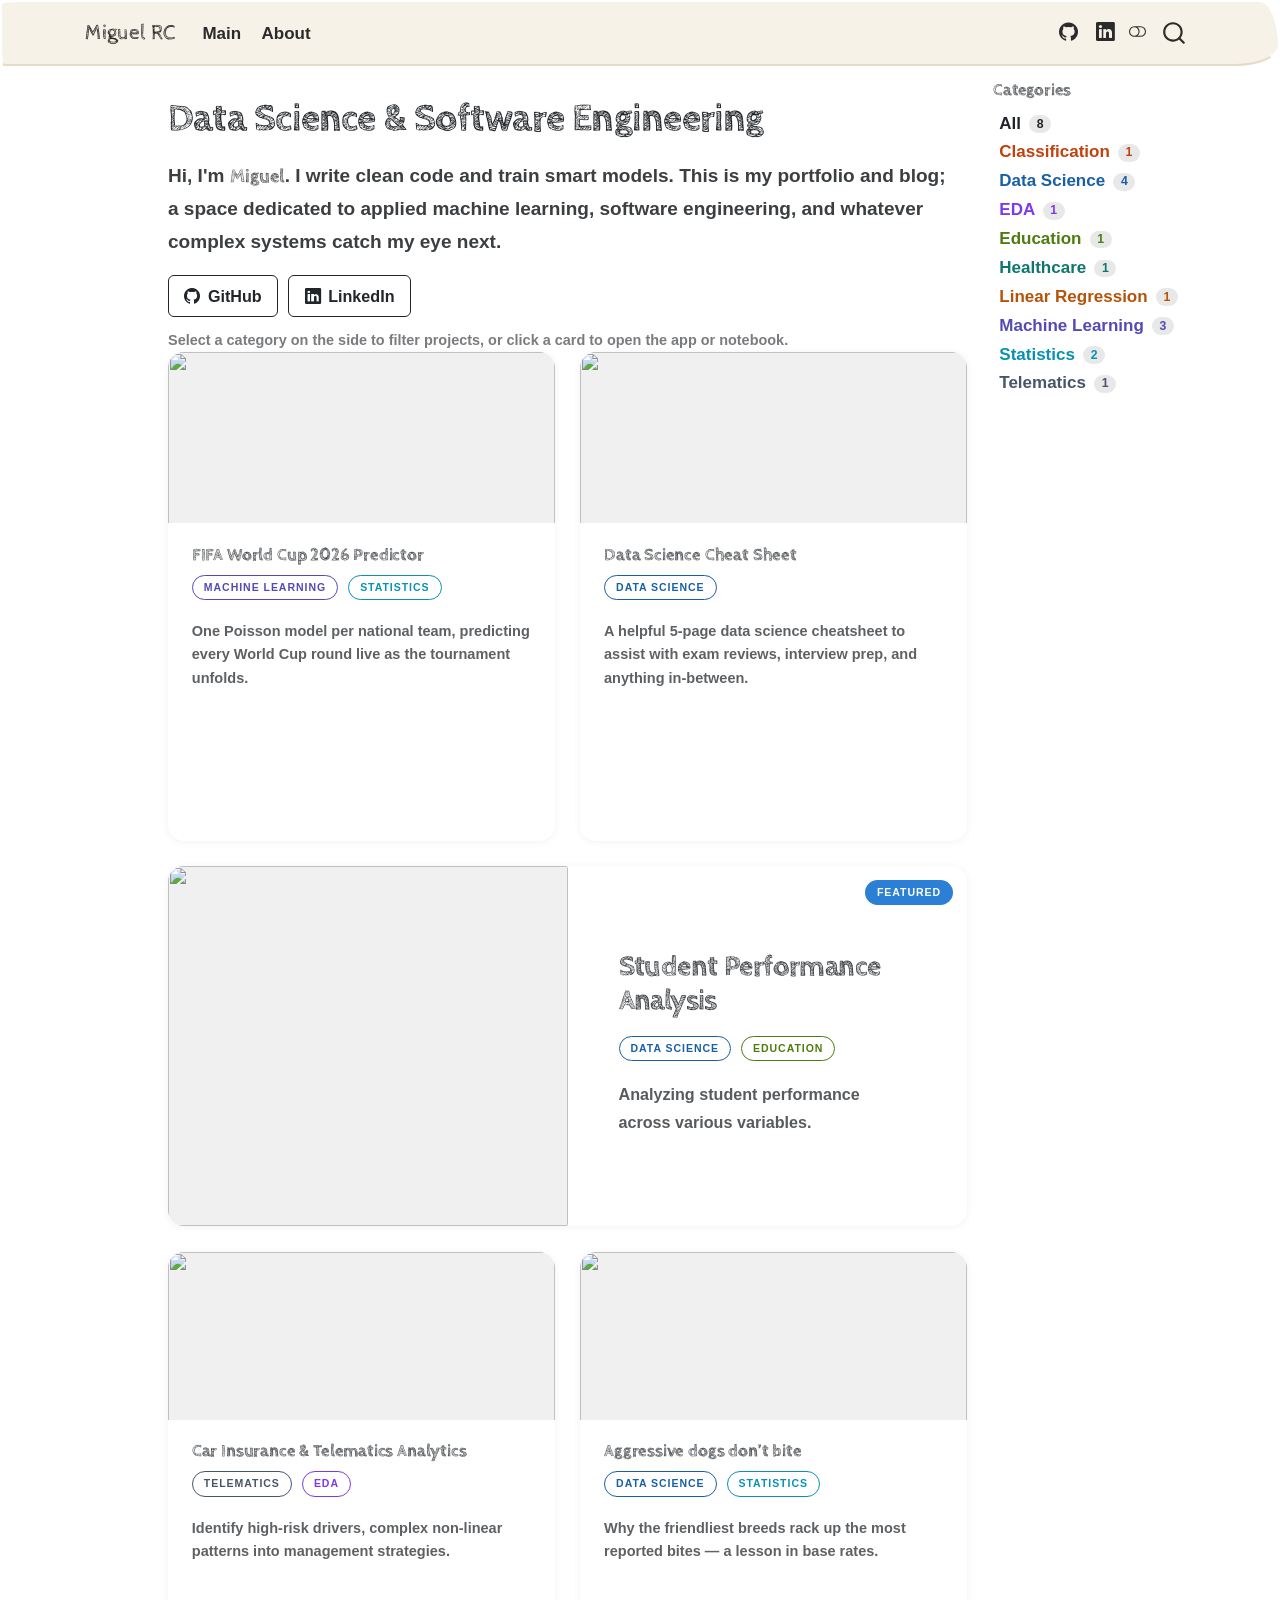
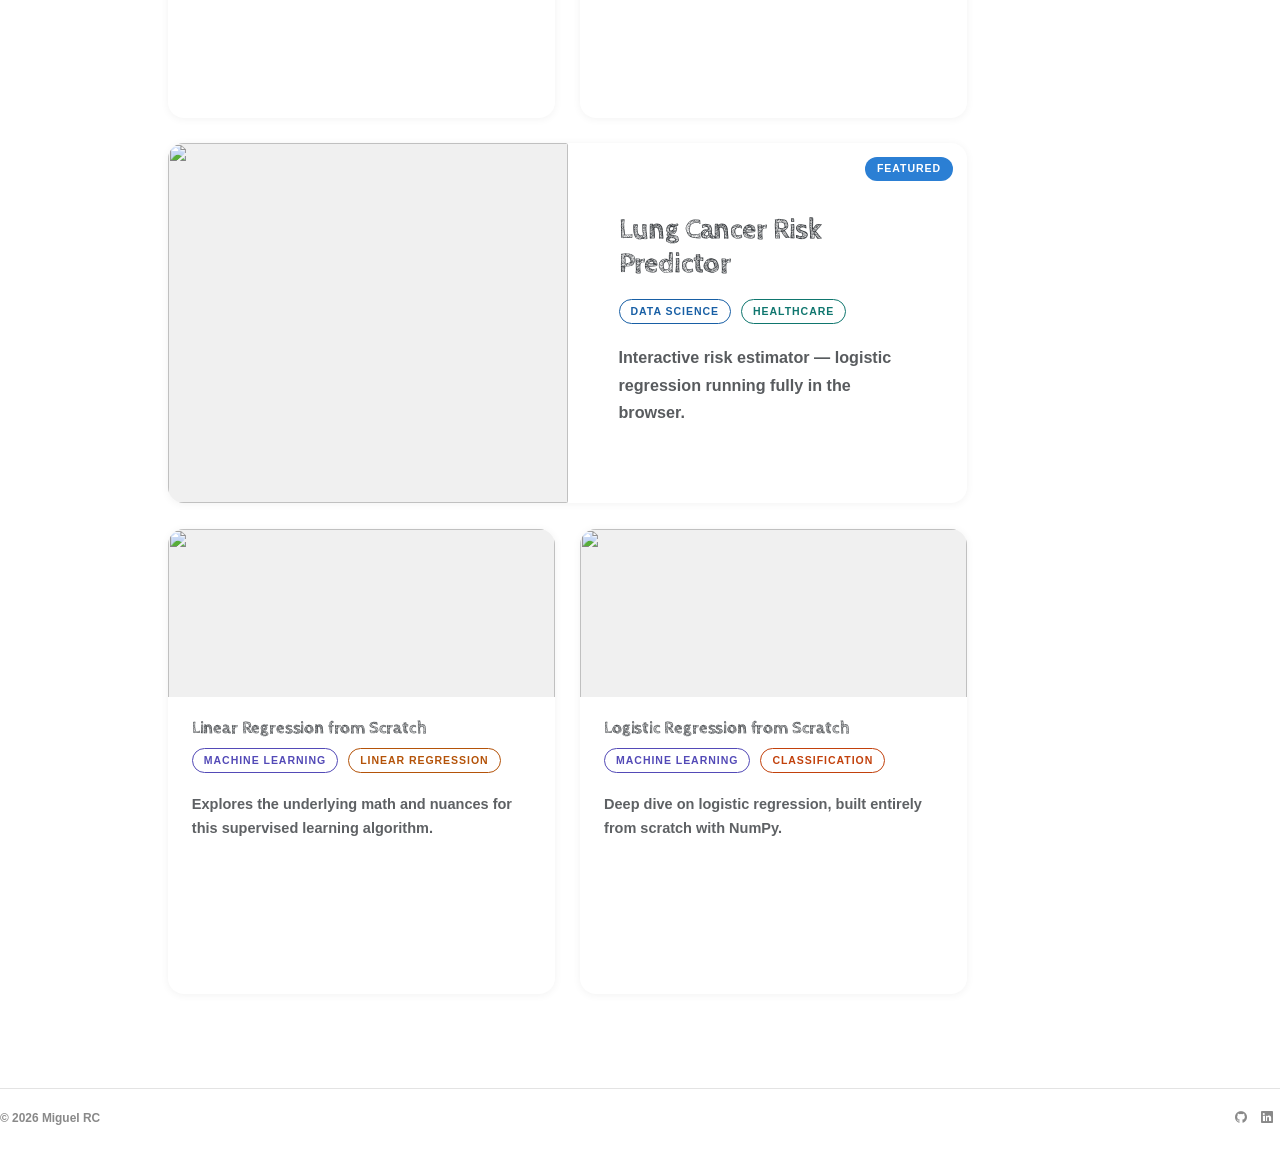
==== commit 7a2f6757: "Built site for gh-pages" ====
--- a/index.html
+++ b/index.html
@@ -353,7 +353,7 @@
 <!-- margin-sidebar -->
     <div id="quarto-margin-sidebar" class="sidebar margin-sidebar">
         
-    <h5 class="quarto-listing-category-title">Categories</h5><div class="quarto-listing-category category-default"><div class="category" data-category="">All <span class="quarto-category-count">(7)</span></div><div class="category" data-category="Q2xhc3NpZmljYXRpb24=">Classification <span class="quarto-category-count">(1)</span></div><div class="category" data-category="RGF0YSUyMFNjaWVuY2U=">Data Science <span class="quarto-category-count">(3)</span></div><div class="category" data-category="RURB">EDA <span class="quarto-category-count">(1)</span></div><div class="category" data-category="RWR1Y2F0aW9u">Education <span class="quarto-category-count">(1)</span></div><div class="category" data-category="SGVhbHRoY2FyZQ==">Healthcare <span class="quarto-category-count">(1)</span></div><div class="category" data-category="TGluZWFyJTIwUmVncmVzc2lvbg==">Linear Regression <span class="quarto-category-count">(1)</span></div><div class="category" data-category="TWFjaGluZSUyMExlYXJuaW5n">Machine Learning <span class="quarto-category-count">(3)</span></div><div class="category" data-category="U3RhdGlzdGljcw==">Statistics <span class="quarto-category-count">(2)</span></div><div class="category" data-category="VGVsZW1hdGljcw==">Telematics <span class="quarto-category-count">(1)</span></div></div></div>
+    <h5 class="quarto-listing-category-title">Categories</h5><div class="quarto-listing-category category-default"><div class="category" data-category="">All <span class="quarto-category-count">(8)</span></div><div class="category" data-category="Q2xhc3NpZmljYXRpb24=">Classification <span class="quarto-category-count">(1)</span></div><div class="category" data-category="RGF0YSUyMFNjaWVuY2U=">Data Science <span class="quarto-category-count">(4)</span></div><div class="category" data-category="RURB">EDA <span class="quarto-category-count">(1)</span></div><div class="category" data-category="RWR1Y2F0aW9u">Education <span class="quarto-category-count">(1)</span></div><div class="category" data-category="SGVhbHRoY2FyZQ==">Healthcare <span class="quarto-category-count">(1)</span></div><div class="category" data-category="TGluZWFyJTIwUmVncmVzc2lvbg==">Linear Regression <span class="quarto-category-count">(1)</span></div><div class="category" data-category="TWFjaGluZSUyMExlYXJuaW5n">Machine Learning <span class="quarto-category-count">(3)</span></div><div class="category" data-category="U3RhdGlzdGljcw==">Statistics <span class="quarto-category-count">(2)</span></div><div class="category" data-category="VGVsZW1hdGljcw==">Telematics <span class="quarto-category-count">(1)</span></div></div></div>
 <!-- main -->
 <main class="content" id="quarto-document-content">
 
@@ -549,7 +549,93 @@
 
 <div class="quarto-listing quarto-listing-container-grid" id="listing-listing">
 <div class="list grid quarto-listing-cols-2">
-<div class="g-col-1" data-index="0" data-categories="RGF0YSUyMFNjaWVuY2UlMkNFZHVjYXRpb24=">
+<div class="g-col-1" data-index="0" data-categories="TWFjaGluZSUyMExlYXJuaW5nJTJDU3RhdGlzdGljcw==">
+<a href="https://migue-rc.github.io/fwc2026" class="quarto-grid-link">
+<div class="quarto-grid-item card h-100 card-left">
+<p class="card-img-top">
+<img loading="lazy" src="https://raw.githubusercontent.com/migue-rc/fwc2026/main/charts/elo-landscape.png" class="thumbnail-image card-img" style="height: 280px;">
+</p>
+<div class="card-body post-contents">
+<h5 class="no-anchor card-title listing-title">
+FIFA World Cup 2026 Predictor
+</h5>
+<div class="listing-categories">
+
+<div class="listing-category" onclick="window.quartoListingCategory('TWFjaGluZSUyMExlYXJuaW5n'); return false;">Machine Learning</div>
+
+<div class="listing-category" onclick="window.quartoListingCategory('U3RhdGlzdGljcw=='); return false;">Statistics</div>
+
+</div>
+<div class="card-text listing-description delink">
+<p>One Poisson model per national team, predicting every World Cup round live as the tournament unfolds.</p>
+</div>
+<table class="card-other-values">
+
+<tbody><tr>
+<td>
+feature
+</td>
+<td class="feature">
+&nbsp;
+</td>
+</tr>
+
+<tr>
+<td>
+featured
+</td>
+<td class="featured">
+&nbsp;
+</td>
+</tr>
+
+</tbody></table>
+</div>
+</div></a>
+</div>
+<div class="g-col-1" data-index="1" data-categories="RGF0YSUyMFNjaWVuY2U=">
+<a href="https://migue-rc.github.io/Data-Science-Cheatsheet/" class="quarto-grid-link">
+<div class="quarto-grid-item card h-100 card-left">
+<p class="card-img-top">
+<img loading="lazy" src="https://raw.githubusercontent.com/migue-rc/Data-Science-Cheatsheet/refs/heads/main/images/svmNew2.JPG" class="thumbnail-image card-img" style="height: 280px;">
+</p>
+<div class="card-body post-contents">
+<h5 class="no-anchor card-title listing-title">
+Data Science Cheat Sheet
+</h5>
+<div class="listing-categories">
+
+<div class="listing-category" onclick="window.quartoListingCategory('RGF0YSUyMFNjaWVuY2U='); return false;">Data Science</div>
+
+</div>
+<div class="card-text listing-description delink">
+<p>A helpful 5-page data science cheatsheet to assist with exam reviews, interview prep, and anything in-between.</p>
+</div>
+<table class="card-other-values">
+
+<tbody><tr>
+<td>
+feature
+</td>
+<td class="feature">
+&nbsp;
+</td>
+</tr>
+
+<tr>
+<td>
+featured
+</td>
+<td class="featured">
+&nbsp;
+</td>
+</tr>
+
+</tbody></table>
+</div>
+</div></a>
+</div>
+<div class="g-col-1" data-index="2" data-categories="RGF0YSUyMFNjaWVuY2UlMkNFZHVjYXRpb24=">
 <a href="https://migue-rc.github.io/student-performance" class="quarto-grid-link">
 <div class="quarto-grid-item card h-100 card-left">
 <p class="card-img-top">
@@ -593,7 +679,51 @@
 </div>
 </div></a>
 </div>
-<div class="g-col-1" data-index="1" data-categories="RGF0YSUyMFNjaWVuY2UlMkNTdGF0aXN0aWNz">
+<div class="g-col-1" data-index="3" data-categories="VGVsZW1hdGljcyUyQ0VEQQ==">
+<a href="https://migue-rc.github.io/car-insurance" class="quarto-grid-link">
+<div class="quarto-grid-item card h-100 card-left">
+<p class="card-img-top">
+<img loading="lazy" src="https://raw.githubusercontent.com/migue-rc/car-insurance/refs/heads/main/assets/hero.jpg" class="thumbnail-image card-img" style="height: 280px;">
+</p>
+<div class="card-body post-contents">
+<h5 class="no-anchor card-title listing-title">
+Car Insurance &amp; Telematics Analytics
+</h5>
+<div class="listing-categories">
+
+<div class="listing-category" onclick="window.quartoListingCategory('VGVsZW1hdGljcw=='); return false;">Telematics</div>
+
+<div class="listing-category" onclick="window.quartoListingCategory('RURB'); return false;">EDA</div>
+
+</div>
+<div class="card-text listing-description delink">
+<p>Identify high-risk drivers, complex non-linear patterns into management strategies.</p>
+</div>
+<table class="card-other-values">
+
+<tbody><tr>
+<td>
+feature
+</td>
+<td class="feature">
+&nbsp;
+</td>
+</tr>
+
+<tr>
+<td>
+featured
+</td>
+<td class="featured">
+&nbsp;
+</td>
+</tr>
+
+</tbody></table>
+</div>
+</div></a>
+</div>
+<div class="g-col-1" data-index="4" data-categories="RGF0YSUyMFNjaWVuY2UlMkNTdGF0aXN0aWNz">
 <a href="https://migue-rc.github.io/EDA_dogs" class="quarto-grid-link">
 <div class="quarto-grid-item card h-100 card-left">
 <p class="card-img-top">
@@ -637,51 +767,7 @@
 </div>
 </div></a>
 </div>
-<div class="g-col-1" data-index="2" data-categories="TWFjaGluZSUyMExlYXJuaW5nJTJDU3RhdGlzdGljcw==">
-<a href="https://migue-rc.github.io/fwc2026" class="quarto-grid-link">
-<div class="quarto-grid-item card h-100 card-left">
-<p class="card-img-top">
-<img loading="lazy" src="https://raw.githubusercontent.com/migue-rc/fwc2026/main/charts/elo-landscape.png" class="thumbnail-image card-img" style="height: 280px;">
-</p>
-<div class="card-body post-contents">
-<h5 class="no-anchor card-title listing-title">
-FIFA World Cup 2026 Predictor
-</h5>
-<div class="listing-categories">
-
-<div class="listing-category" onclick="window.quartoListingCategory('TWFjaGluZSUyMExlYXJuaW5n'); return false;">Machine Learning</div>
-
-<div class="listing-category" onclick="window.quartoListingCategory('U3RhdGlzdGljcw=='); return false;">Statistics</div>
-
-</div>
-<div class="card-text listing-description delink">
-<p>One Poisson model per national team, predicting every World Cup round live as the tournament unfolds.</p>
-</div>
-<table class="card-other-values">
-
-<tbody><tr>
-<td>
-feature
-</td>
-<td class="feature">
-&nbsp;
-</td>
-</tr>
-
-<tr>
-<td>
-featured
-</td>
-<td class="featured">
-&nbsp;
-</td>
-</tr>
-
-</tbody></table>
-</div>
-</div></a>
-</div>
-<div class="g-col-1" data-index="3" data-categories="RGF0YSUyMFNjaWVuY2UlMkNIZWFsdGhjYXJl">
+<div class="g-col-1" data-index="5" data-categories="RGF0YSUyMFNjaWVuY2UlMkNIZWFsdGhjYXJl">
 <a href="https://migue-rc.github.io/lung-cancer-risk" class="quarto-grid-link">
 <div class="quarto-grid-item card h-100 card-left">
 <p class="card-img-top">
@@ -725,51 +811,7 @@
 </div>
 </div></a>
 </div>
-<div class="g-col-1" data-index="4" data-categories="VGVsZW1hdGljcyUyQ0VEQQ==">
-<a href="https://migue-rc.github.io/car-insurance" class="quarto-grid-link">
-<div class="quarto-grid-item card h-100 card-left">
-<p class="card-img-top">
-<img loading="lazy" src="https://raw.githubusercontent.com/migue-rc/car-insurance/refs/heads/main/assets/hero.jpg" class="thumbnail-image card-img" style="height: 280px;">
-</p>
-<div class="card-body post-contents">
-<h5 class="no-anchor card-title listing-title">
-Car Insurance &amp; Telematics Analytics
-</h5>
-<div class="listing-categories">
-
-<div class="listing-category" onclick="window.quartoListingCategory('VGVsZW1hdGljcw=='); return false;">Telematics</div>
-
-<div class="listing-category" onclick="window.quartoListingCategory('RURB'); return false;">EDA</div>
-
-</div>
-<div class="card-text listing-description delink">
-<p>Identify high-risk drivers, complex non-linear patterns into management strategies.</p>
-</div>
-<table class="card-other-values">
-
-<tbody><tr>
-<td>
-feature
-</td>
-<td class="feature">
-&nbsp;
-</td>
-</tr>
-
-<tr>
-<td>
-featured
-</td>
-<td class="featured">
-&nbsp;
-</td>
-</tr>
-
-</tbody></table>
-</div>
-</div></a>
-</div>
-<div class="g-col-1" data-index="5" data-categories="TWFjaGluZSUyMExlYXJuaW5nJTJDTGluZWFyJTIwUmVncmVzc2lvbg==">
+<div class="g-col-1" data-index="6" data-categories="TWFjaGluZSUyMExlYXJuaW5nJTJDTGluZWFyJTIwUmVncmVzc2lvbg==">
 <a href="https://migue-rc.github.io/FS-linear-regression/" class="quarto-grid-link">
 <div class="quarto-grid-item card h-100 card-left">
 <p class="card-img-top">
@@ -813,7 +855,7 @@
 </div>
 </div></a>
 </div>
-<div class="g-col-1" data-index="6" data-categories="TWFjaGluZSUyMExlYXJuaW5nJTJDQ2xhc3NpZmljYXRpb24=">
+<div class="g-col-1" data-index="7" data-categories="TWFjaGluZSUyMExlYXJuaW5nJTJDQ2xhc3NpZmljYXRpb24=">
 <a href="https://migue-rc.github.io/FS-logistic-regression/" class="quarto-grid-link">
 <div class="quarto-grid-item card h-100 card-left">
 <p class="card-img-top">
